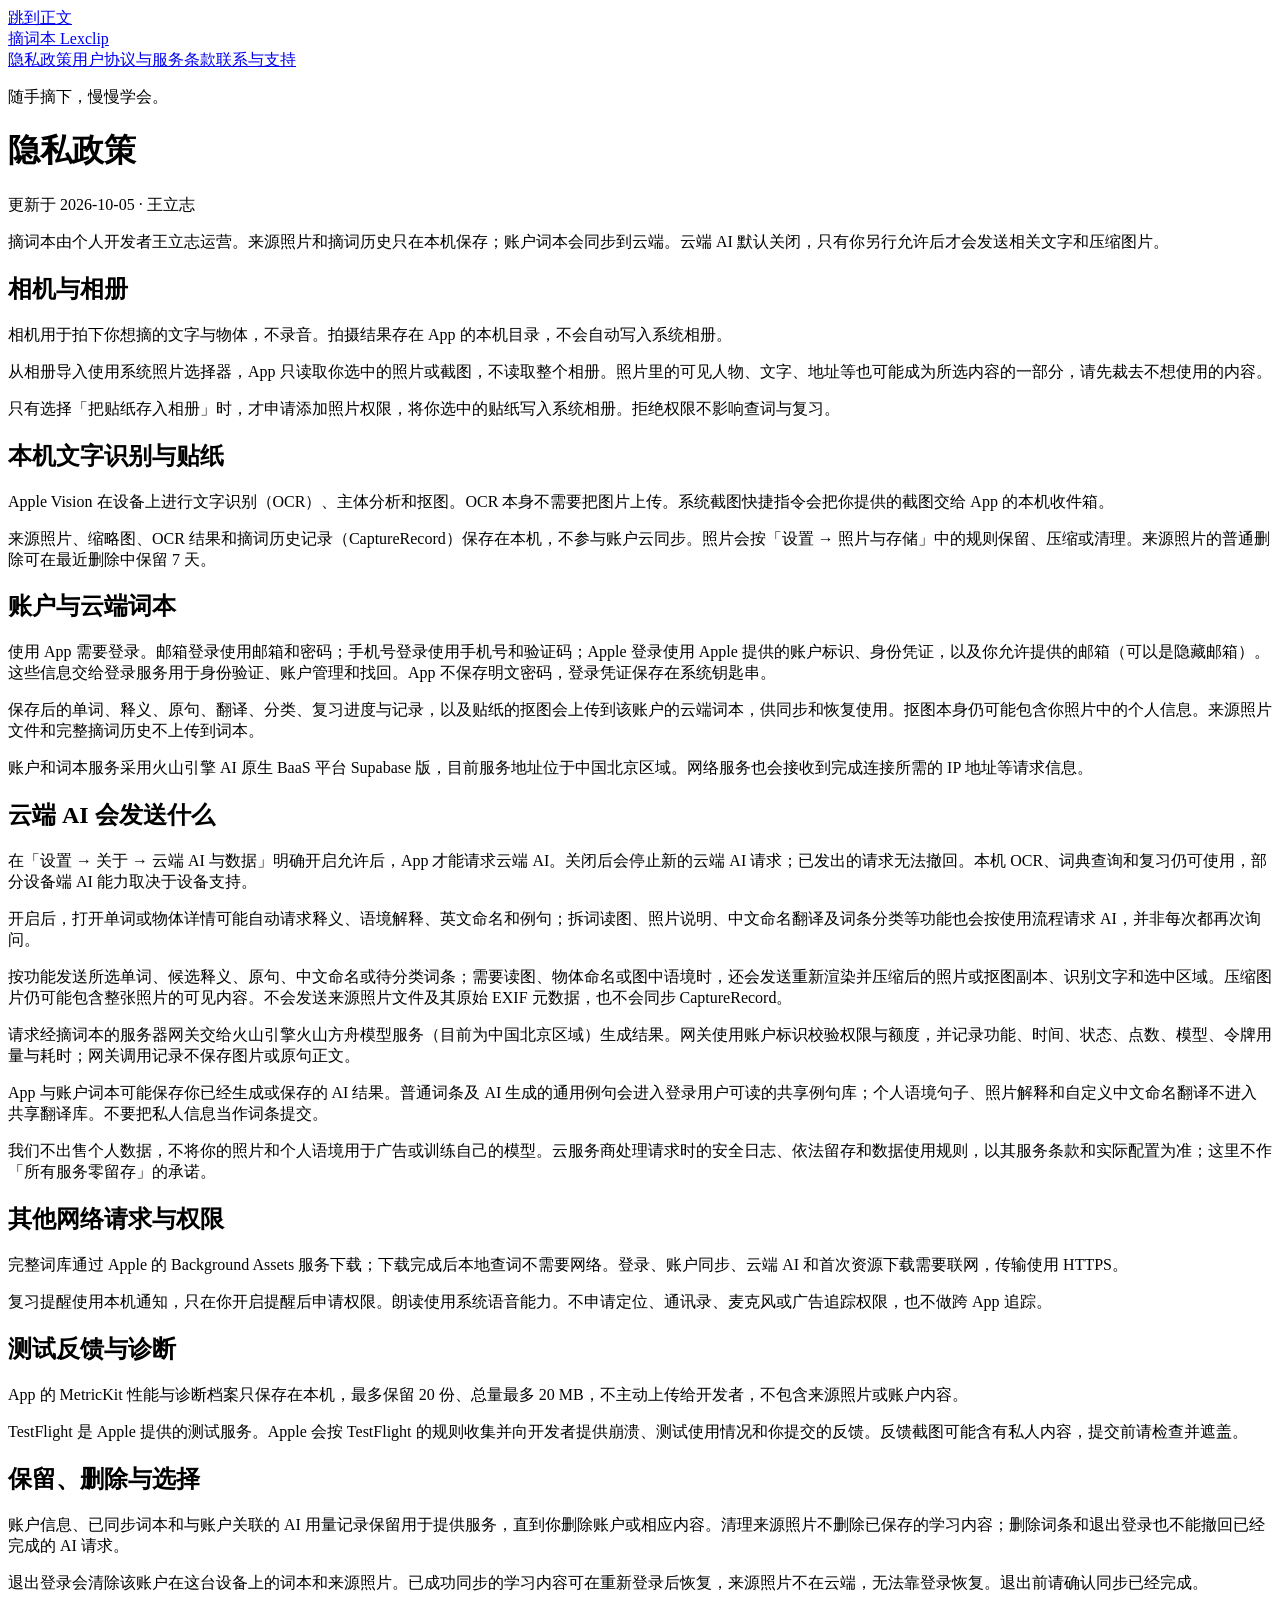
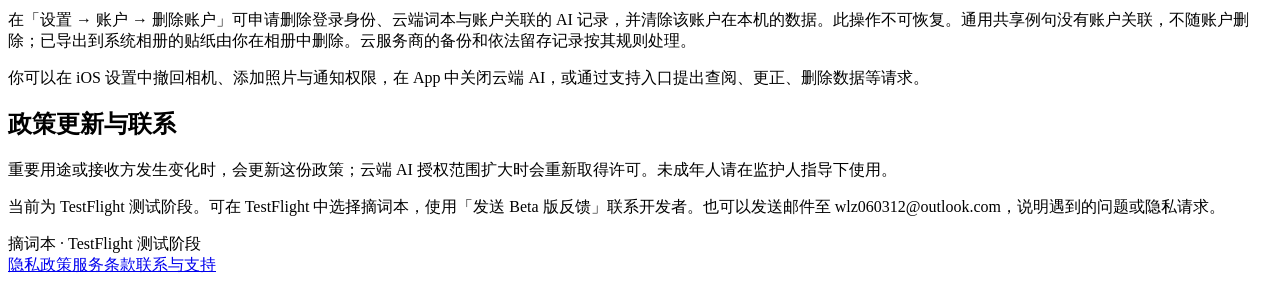
==== privacy/index.html @ 464b66d6 "Publish Lexclip privacy, terms, and support pages" ====
<!doctype html>
<html lang="zh-Hans">
<head>
<meta charset="utf-8">
<meta name="viewport" content="width=device-width, initial-scale=1">
<meta name="color-scheme" content="light dark">
<meta name="description" content="摘词本由个人开发者王立志运营。来源照片和摘词历史只在本机保存；账户词本会同步到云端。云端 AI 默认关闭，只有你另行允许后才会发送相关文字和压缩图片。">
<title>隐私政策 · 摘词本</title>
<link rel="stylesheet" href="/lexclip-site/legal.css">
</head>
<body>
<a class="skip" href="#content">跳到正文</a>
<header><a class="brand" href="/lexclip-site/">摘词本 <span lang="en">Lexclip</span></a><nav aria-label="说明与支持"><a href="/lexclip-site/privacy/" aria-current="page">隐私政策</a><a href="/lexclip-site/terms/">用户协议与服务条款</a><a href="/lexclip-site/support/">联系与支持</a></nav></header>
<main id="content">
<p class="eyebrow">随手摘下，慢慢学会。</p>
<h1>隐私政策</h1>
<p class="meta">更新于 <time datetime="2026-10-05">2026-10-05</time> · 王立志</p>
<p class="intro">摘词本由个人开发者王立志运营。来源照片和摘词历史只在本机保存；账户词本会同步到云端。云端 AI 默认关闭，只有你另行允许后才会发送相关文字和压缩图片。</p>
<section aria-labelledby="section-0"><h2 id="section-0">相机与相册</h2><p>相机用于拍下你想摘的文字与物体，不录音。拍摄结果存在 App 的本机目录，不会自动写入系统相册。</p><p>从相册导入使用系统照片选择器，App 只读取你选中的照片或截图，不读取整个相册。照片里的可见人物、文字、地址等也可能成为所选内容的一部分，请先裁去不想使用的内容。</p><p>只有选择「把贴纸存入相册」时，才申请添加照片权限，将你选中的贴纸写入系统相册。拒绝权限不影响查词与复习。</p></section><section aria-labelledby="section-1"><h2 id="section-1">本机文字识别与贴纸</h2><p>Apple Vision 在设备上进行文字识别（OCR）、主体分析和抠图。OCR 本身不需要把图片上传。系统截图快捷指令会把你提供的截图交给 App 的本机收件箱。</p><p>来源照片、缩略图、OCR 结果和摘词历史记录（CaptureRecord）保存在本机，不参与账户云同步。照片会按「设置 → 照片与存储」中的规则保留、压缩或清理。来源照片的普通删除可在最近删除中保留 7 天。</p></section><section aria-labelledby="section-2"><h2 id="section-2">账户与云端词本</h2><p>使用 App 需要登录。邮箱登录使用邮箱和密码；手机号登录使用手机号和验证码；Apple 登录使用 Apple 提供的账户标识、身份凭证，以及你允许提供的邮箱（可以是隐藏邮箱）。这些信息交给登录服务用于身份验证、账户管理和找回。App 不保存明文密码，登录凭证保存在系统钥匙串。</p><p>保存后的单词、释义、原句、翻译、分类、复习进度与记录，以及贴纸的抠图会上传到该账户的云端词本，供同步和恢复使用。抠图本身仍可能包含你照片中的个人信息。来源照片文件和完整摘词历史不上传到词本。</p><p>账户和词本服务采用火山引擎 AI 原生 BaaS 平台 Supabase 版，目前服务地址位于中国北京区域。网络服务也会接收到完成连接所需的 IP 地址等请求信息。</p></section><section aria-labelledby="section-3"><h2 id="section-3">云端 AI 会发送什么</h2><p>在「设置 → 关于 → 云端 AI 与数据」明确开启允许后，App 才能请求云端 AI。关闭后会停止新的云端 AI 请求；已发出的请求无法撤回。本机 OCR、词典查询和复习仍可使用，部分设备端 AI 能力取决于设备支持。</p><p>开启后，打开单词或物体详情可能自动请求释义、语境解释、英文命名和例句；拆词读图、照片说明、中文命名翻译及词条分类等功能也会按使用流程请求 AI，并非每次都再次询问。</p><p>按功能发送所选单词、候选释义、原句、中文命名或待分类词条；需要读图、物体命名或图中语境时，还会发送重新渲染并压缩后的照片或抠图副本、识别文字和选中区域。压缩图片仍可能包含整张照片的可见内容。不会发送来源照片文件及其原始 EXIF 元数据，也不会同步 CaptureRecord。</p><p>请求经摘词本的服务器网关交给火山引擎火山方舟模型服务（目前为中国北京区域）生成结果。网关使用账户标识校验权限与额度，并记录功能、时间、状态、点数、模型、令牌用量与耗时；网关调用记录不保存图片或原句正文。</p><p>App 与账户词本可能保存你已经生成或保存的 AI 结果。普通词条及 AI 生成的通用例句会进入登录用户可读的共享例句库；个人语境句子、照片解释和自定义中文命名翻译不进入共享翻译库。不要把私人信息当作词条提交。</p><p>我们不出售个人数据，不将你的照片和个人语境用于广告或训练自己的模型。云服务商处理请求时的安全日志、依法留存和数据使用规则，以其服务条款和实际配置为准；这里不作「所有服务零留存」的承诺。</p></section><section aria-labelledby="section-4"><h2 id="section-4">其他网络请求与权限</h2><p>完整词库通过 Apple 的 Background Assets 服务下载；下载完成后本地查词不需要网络。登录、账户同步、云端 AI 和首次资源下载需要联网，传输使用 HTTPS。</p><p>复习提醒使用本机通知，只在你开启提醒后申请权限。朗读使用系统语音能力。不申请定位、通讯录、麦克风或广告追踪权限，也不做跨 App 追踪。</p></section><section aria-labelledby="section-5"><h2 id="section-5">测试反馈与诊断</h2><p>App 的 MetricKit 性能与诊断档案只保存在本机，最多保留 20 份、总量最多 20 MB，不主动上传给开发者，不包含来源照片或账户内容。</p><p>TestFlight 是 Apple 提供的测试服务。Apple 会按 TestFlight 的规则收集并向开发者提供崩溃、测试使用情况和你提交的反馈。反馈截图可能含有私人内容，提交前请检查并遮盖。</p></section><section aria-labelledby="section-6"><h2 id="section-6">保留、删除与选择</h2><p>账户信息、已同步词本和与账户关联的 AI 用量记录保留用于提供服务，直到你删除账户或相应内容。清理来源照片不删除已保存的学习内容；删除词条和退出登录也不能撤回已经完成的 AI 请求。</p><p>退出登录会清除该账户在这台设备上的词本和来源照片。已成功同步的学习内容可在重新登录后恢复，来源照片不在云端，无法靠登录恢复。退出前请确认同步已经完成。</p><p>在「设置 → 账户 → 删除账户」可申请删除登录身份、云端词本与账户关联的 AI 记录，并清除该账户在本机的数据。此操作不可恢复。通用共享例句没有账户关联，不随账户删除；已导出到系统相册的贴纸由你在相册中删除。云服务商的备份和依法留存记录按其规则处理。</p><p>你可以在 iOS 设置中撤回相机、添加照片与通知权限，在 App 中关闭云端 AI，或通过支持入口提出查阅、更正、删除数据等请求。</p></section><section aria-labelledby="section-7"><h2 id="section-7">政策更新与联系</h2><p>重要用途或接收方发生变化时，会更新这份政策；云端 AI 授权范围扩大时会重新取得许可。未成年人请在监护人指导下使用。</p><p>当前为 TestFlight 测试阶段。可在 TestFlight 中选择摘词本，使用「发送 Beta 版反馈」联系开发者。也可以发送邮件至 wlz060312@outlook.com，说明遇到的问题或隐私请求。</p></section>
</main>
<footer>摘词本 · TestFlight 测试阶段<br><a href="/lexclip-site/privacy/">隐私政策</a><a href="/lexclip-site/terms/">服务条款</a><a href="/lexclip-site/support/">联系与支持</a></footer>
</body>
</html>
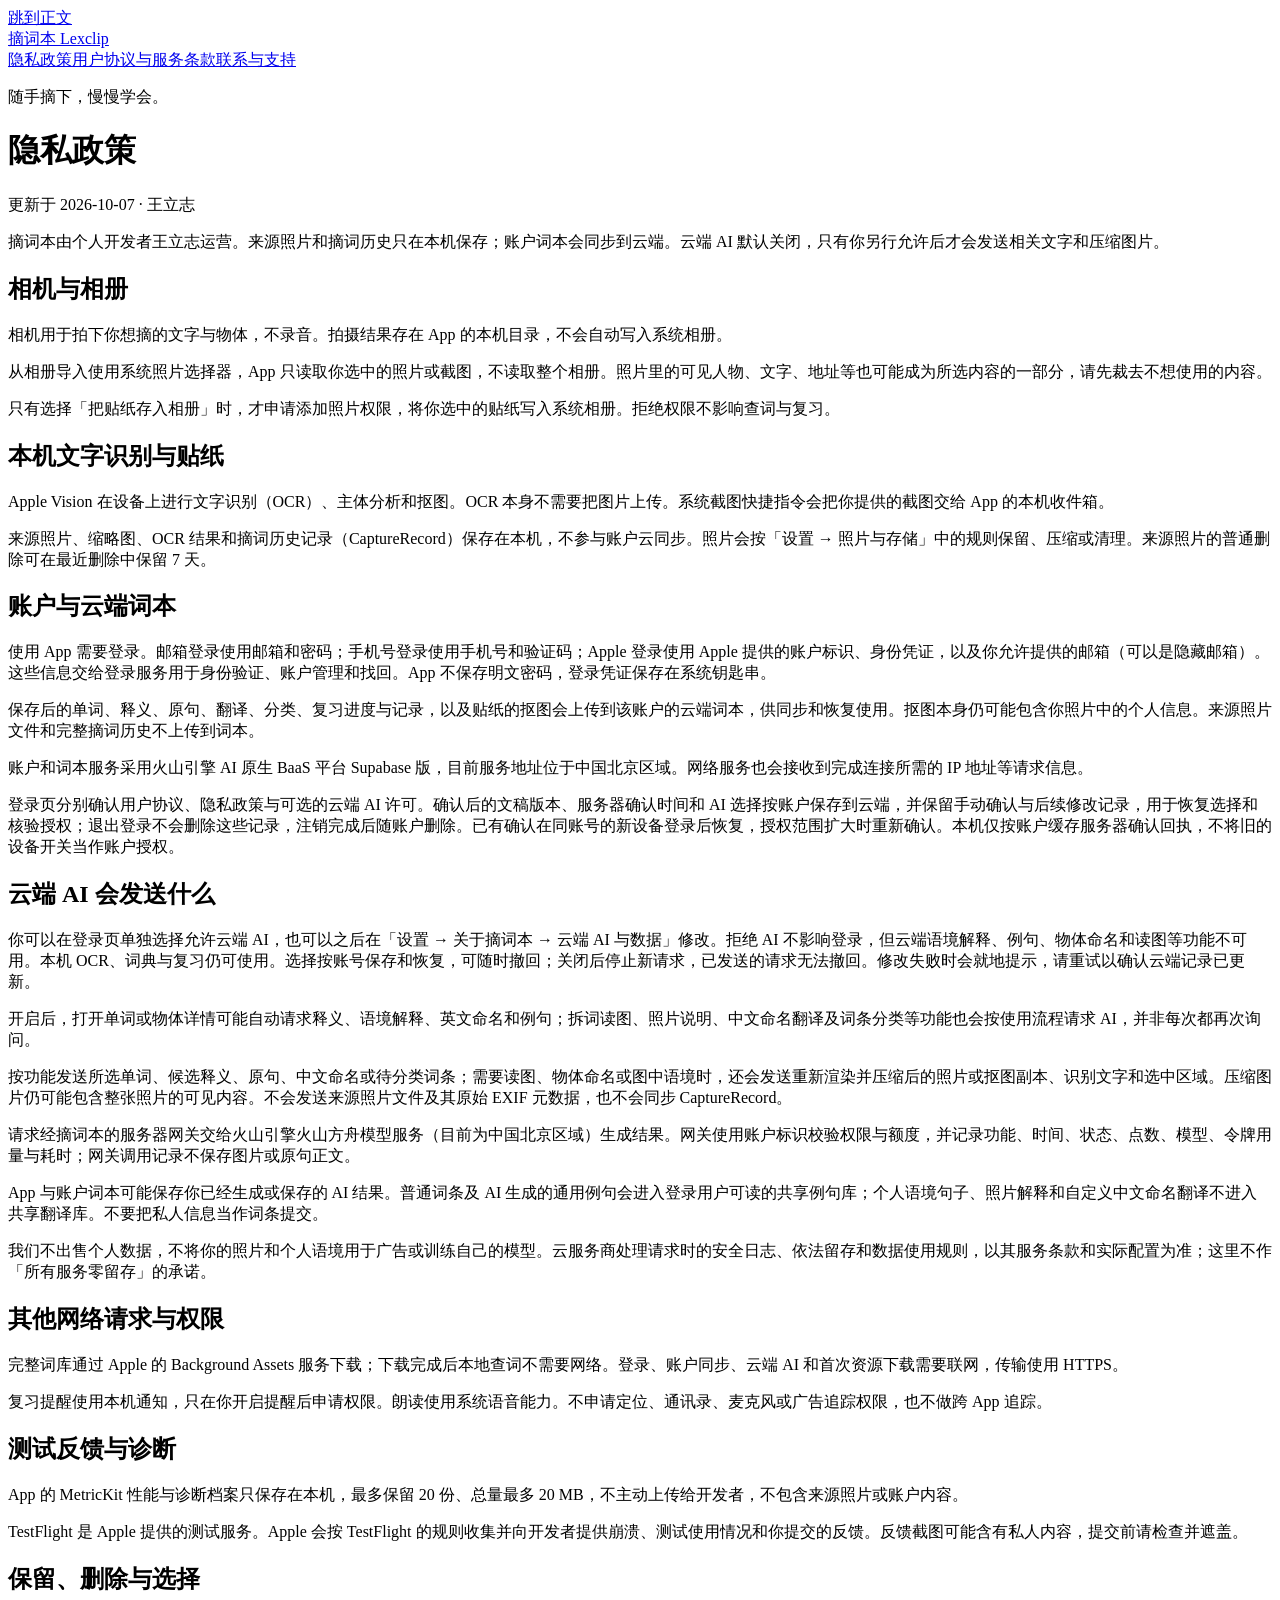
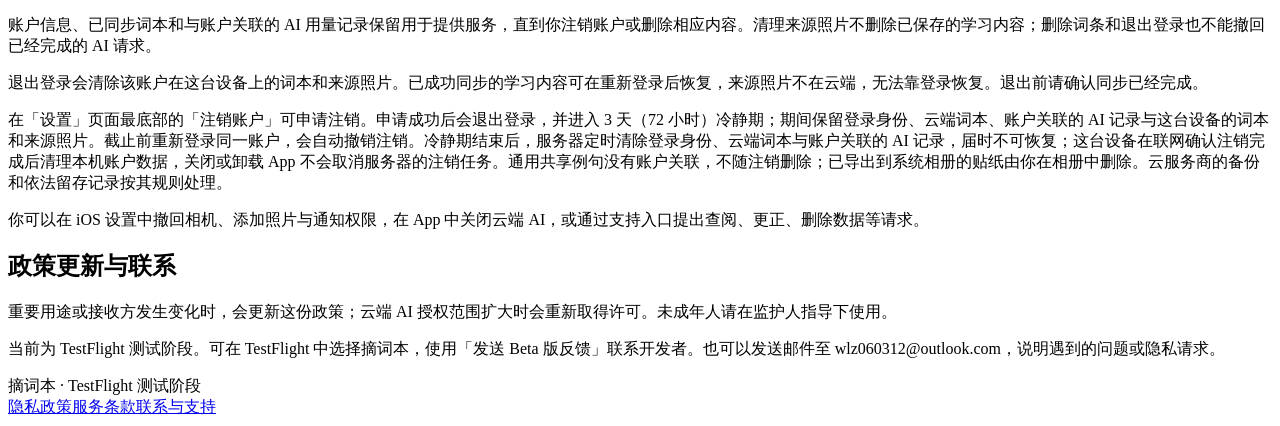
==== commit 3b09e4c5: "Update legal pages for in-app Safari reading" ====
--- a/privacy/index.html
+++ b/privacy/index.html
@@ -14,9 +14,9 @@
 <main id="content">
 <p class="eyebrow">随手摘下，慢慢学会。</p>
 <h1>隐私政策</h1>
-<p class="meta">更新于 <time datetime="2026-10-05">2026-10-05</time> · 王立志</p>
+<p class="meta">更新于 <time datetime="2026-10-07">2026-10-07</time> · 王立志</p>
 <p class="intro">摘词本由个人开发者王立志运营。来源照片和摘词历史只在本机保存；账户词本会同步到云端。云端 AI 默认关闭，只有你另行允许后才会发送相关文字和压缩图片。</p>
-<section aria-labelledby="section-0"><h2 id="section-0">相机与相册</h2><p>相机用于拍下你想摘的文字与物体，不录音。拍摄结果存在 App 的本机目录，不会自动写入系统相册。</p><p>从相册导入使用系统照片选择器，App 只读取你选中的照片或截图，不读取整个相册。照片里的可见人物、文字、地址等也可能成为所选内容的一部分，请先裁去不想使用的内容。</p><p>只有选择「把贴纸存入相册」时，才申请添加照片权限，将你选中的贴纸写入系统相册。拒绝权限不影响查词与复习。</p></section><section aria-labelledby="section-1"><h2 id="section-1">本机文字识别与贴纸</h2><p>Apple Vision 在设备上进行文字识别（OCR）、主体分析和抠图。OCR 本身不需要把图片上传。系统截图快捷指令会把你提供的截图交给 App 的本机收件箱。</p><p>来源照片、缩略图、OCR 结果和摘词历史记录（CaptureRecord）保存在本机，不参与账户云同步。照片会按「设置 → 照片与存储」中的规则保留、压缩或清理。来源照片的普通删除可在最近删除中保留 7 天。</p></section><section aria-labelledby="section-2"><h2 id="section-2">账户与云端词本</h2><p>使用 App 需要登录。邮箱登录使用邮箱和密码；手机号登录使用手机号和验证码；Apple 登录使用 Apple 提供的账户标识、身份凭证，以及你允许提供的邮箱（可以是隐藏邮箱）。这些信息交给登录服务用于身份验证、账户管理和找回。App 不保存明文密码，登录凭证保存在系统钥匙串。</p><p>保存后的单词、释义、原句、翻译、分类、复习进度与记录，以及贴纸的抠图会上传到该账户的云端词本，供同步和恢复使用。抠图本身仍可能包含你照片中的个人信息。来源照片文件和完整摘词历史不上传到词本。</p><p>账户和词本服务采用火山引擎 AI 原生 BaaS 平台 Supabase 版，目前服务地址位于中国北京区域。网络服务也会接收到完成连接所需的 IP 地址等请求信息。</p></section><section aria-labelledby="section-3"><h2 id="section-3">云端 AI 会发送什么</h2><p>在「设置 → 关于 → 云端 AI 与数据」明确开启允许后，App 才能请求云端 AI。关闭后会停止新的云端 AI 请求；已发出的请求无法撤回。本机 OCR、词典查询和复习仍可使用，部分设备端 AI 能力取决于设备支持。</p><p>开启后，打开单词或物体详情可能自动请求释义、语境解释、英文命名和例句；拆词读图、照片说明、中文命名翻译及词条分类等功能也会按使用流程请求 AI，并非每次都再次询问。</p><p>按功能发送所选单词、候选释义、原句、中文命名或待分类词条；需要读图、物体命名或图中语境时，还会发送重新渲染并压缩后的照片或抠图副本、识别文字和选中区域。压缩图片仍可能包含整张照片的可见内容。不会发送来源照片文件及其原始 EXIF 元数据，也不会同步 CaptureRecord。</p><p>请求经摘词本的服务器网关交给火山引擎火山方舟模型服务（目前为中国北京区域）生成结果。网关使用账户标识校验权限与额度，并记录功能、时间、状态、点数、模型、令牌用量与耗时；网关调用记录不保存图片或原句正文。</p><p>App 与账户词本可能保存你已经生成或保存的 AI 结果。普通词条及 AI 生成的通用例句会进入登录用户可读的共享例句库；个人语境句子、照片解释和自定义中文命名翻译不进入共享翻译库。不要把私人信息当作词条提交。</p><p>我们不出售个人数据，不将你的照片和个人语境用于广告或训练自己的模型。云服务商处理请求时的安全日志、依法留存和数据使用规则，以其服务条款和实际配置为准；这里不作「所有服务零留存」的承诺。</p></section><section aria-labelledby="section-4"><h2 id="section-4">其他网络请求与权限</h2><p>完整词库通过 Apple 的 Background Assets 服务下载；下载完成后本地查词不需要网络。登录、账户同步、云端 AI 和首次资源下载需要联网，传输使用 HTTPS。</p><p>复习提醒使用本机通知，只在你开启提醒后申请权限。朗读使用系统语音能力。不申请定位、通讯录、麦克风或广告追踪权限，也不做跨 App 追踪。</p></section><section aria-labelledby="section-5"><h2 id="section-5">测试反馈与诊断</h2><p>App 的 MetricKit 性能与诊断档案只保存在本机，最多保留 20 份、总量最多 20 MB，不主动上传给开发者，不包含来源照片或账户内容。</p><p>TestFlight 是 Apple 提供的测试服务。Apple 会按 TestFlight 的规则收集并向开发者提供崩溃、测试使用情况和你提交的反馈。反馈截图可能含有私人内容，提交前请检查并遮盖。</p></section><section aria-labelledby="section-6"><h2 id="section-6">保留、删除与选择</h2><p>账户信息、已同步词本和与账户关联的 AI 用量记录保留用于提供服务，直到你删除账户或相应内容。清理来源照片不删除已保存的学习内容；删除词条和退出登录也不能撤回已经完成的 AI 请求。</p><p>退出登录会清除该账户在这台设备上的词本和来源照片。已成功同步的学习内容可在重新登录后恢复，来源照片不在云端，无法靠登录恢复。退出前请确认同步已经完成。</p><p>在「设置 → 账户 → 删除账户」可申请删除登录身份、云端词本与账户关联的 AI 记录，并清除该账户在本机的数据。此操作不可恢复。通用共享例句没有账户关联，不随账户删除；已导出到系统相册的贴纸由你在相册中删除。云服务商的备份和依法留存记录按其规则处理。</p><p>你可以在 iOS 设置中撤回相机、添加照片与通知权限，在 App 中关闭云端 AI，或通过支持入口提出查阅、更正、删除数据等请求。</p></section><section aria-labelledby="section-7"><h2 id="section-7">政策更新与联系</h2><p>重要用途或接收方发生变化时，会更新这份政策；云端 AI 授权范围扩大时会重新取得许可。未成年人请在监护人指导下使用。</p><p>当前为 TestFlight 测试阶段。可在 TestFlight 中选择摘词本，使用「发送 Beta 版反馈」联系开发者。也可以发送邮件至 wlz060312@outlook.com，说明遇到的问题或隐私请求。</p></section>
+<section aria-labelledby="section-0"><h2 id="section-0">相机与相册</h2><p>相机用于拍下你想摘的文字与物体，不录音。拍摄结果存在 App 的本机目录，不会自动写入系统相册。</p><p>从相册导入使用系统照片选择器，App 只读取你选中的照片或截图，不读取整个相册。照片里的可见人物、文字、地址等也可能成为所选内容的一部分，请先裁去不想使用的内容。</p><p>只有选择「把贴纸存入相册」时，才申请添加照片权限，将你选中的贴纸写入系统相册。拒绝权限不影响查词与复习。</p></section><section aria-labelledby="section-1"><h2 id="section-1">本机文字识别与贴纸</h2><p>Apple Vision 在设备上进行文字识别（OCR）、主体分析和抠图。OCR 本身不需要把图片上传。系统截图快捷指令会把你提供的截图交给 App 的本机收件箱。</p><p>来源照片、缩略图、OCR 结果和摘词历史记录（CaptureRecord）保存在本机，不参与账户云同步。照片会按「设置 → 照片与存储」中的规则保留、压缩或清理。来源照片的普通删除可在最近删除中保留 7 天。</p></section><section aria-labelledby="section-2"><h2 id="section-2">账户与云端词本</h2><p>使用 App 需要登录。邮箱登录使用邮箱和密码；手机号登录使用手机号和验证码；Apple 登录使用 Apple 提供的账户标识、身份凭证，以及你允许提供的邮箱（可以是隐藏邮箱）。这些信息交给登录服务用于身份验证、账户管理和找回。App 不保存明文密码，登录凭证保存在系统钥匙串。</p><p>保存后的单词、释义、原句、翻译、分类、复习进度与记录，以及贴纸的抠图会上传到该账户的云端词本，供同步和恢复使用。抠图本身仍可能包含你照片中的个人信息。来源照片文件和完整摘词历史不上传到词本。</p><p>账户和词本服务采用火山引擎 AI 原生 BaaS 平台 Supabase 版，目前服务地址位于中国北京区域。网络服务也会接收到完成连接所需的 IP 地址等请求信息。</p><p>登录页分别确认用户协议、隐私政策与可选的云端 AI 许可。确认后的文稿版本、服务器确认时间和 AI 选择按账户保存到云端，并保留手动确认与后续修改记录，用于恢复选择和核验授权；退出登录不会删除这些记录，注销完成后随账户删除。已有确认在同账号的新设备登录后恢复，授权范围扩大时重新确认。本机仅按账户缓存服务器确认回执，不将旧的设备开关当作账户授权。</p></section><section aria-labelledby="section-3"><h2 id="section-3">云端 AI 会发送什么</h2><p>你可以在登录页单独选择允许云端 AI，也可以之后在「设置 → 关于摘词本 → 云端 AI 与数据」修改。拒绝 AI 不影响登录，但云端语境解释、例句、物体命名和读图等功能不可用。本机 OCR、词典与复习仍可使用。选择按账号保存和恢复，可随时撤回；关闭后停止新请求，已发送的请求无法撤回。修改失败时会就地提示，请重试以确认云端记录已更新。</p><p>开启后，打开单词或物体详情可能自动请求释义、语境解释、英文命名和例句；拆词读图、照片说明、中文命名翻译及词条分类等功能也会按使用流程请求 AI，并非每次都再次询问。</p><p>按功能发送所选单词、候选释义、原句、中文命名或待分类词条；需要读图、物体命名或图中语境时，还会发送重新渲染并压缩后的照片或抠图副本、识别文字和选中区域。压缩图片仍可能包含整张照片的可见内容。不会发送来源照片文件及其原始 EXIF 元数据，也不会同步 CaptureRecord。</p><p>请求经摘词本的服务器网关交给火山引擎火山方舟模型服务（目前为中国北京区域）生成结果。网关使用账户标识校验权限与额度，并记录功能、时间、状态、点数、模型、令牌用量与耗时；网关调用记录不保存图片或原句正文。</p><p>App 与账户词本可能保存你已经生成或保存的 AI 结果。普通词条及 AI 生成的通用例句会进入登录用户可读的共享例句库；个人语境句子、照片解释和自定义中文命名翻译不进入共享翻译库。不要把私人信息当作词条提交。</p><p>我们不出售个人数据，不将你的照片和个人语境用于广告或训练自己的模型。云服务商处理请求时的安全日志、依法留存和数据使用规则，以其服务条款和实际配置为准；这里不作「所有服务零留存」的承诺。</p></section><section aria-labelledby="section-4"><h2 id="section-4">其他网络请求与权限</h2><p>完整词库通过 Apple 的 Background Assets 服务下载；下载完成后本地查词不需要网络。登录、账户同步、云端 AI 和首次资源下载需要联网，传输使用 HTTPS。</p><p>复习提醒使用本机通知，只在你开启提醒后申请权限。朗读使用系统语音能力。不申请定位、通讯录、麦克风或广告追踪权限，也不做跨 App 追踪。</p></section><section aria-labelledby="section-5"><h2 id="section-5">测试反馈与诊断</h2><p>App 的 MetricKit 性能与诊断档案只保存在本机，最多保留 20 份、总量最多 20 MB，不主动上传给开发者，不包含来源照片或账户内容。</p><p>TestFlight 是 Apple 提供的测试服务。Apple 会按 TestFlight 的规则收集并向开发者提供崩溃、测试使用情况和你提交的反馈。反馈截图可能含有私人内容，提交前请检查并遮盖。</p></section><section aria-labelledby="section-6"><h2 id="section-6">保留、删除与选择</h2><p>账户信息、已同步词本和与账户关联的 AI 用量记录保留用于提供服务，直到你注销账户或删除相应内容。清理来源照片不删除已保存的学习内容；删除词条和退出登录也不能撤回已经完成的 AI 请求。</p><p>退出登录会清除该账户在这台设备上的词本和来源照片。已成功同步的学习内容可在重新登录后恢复，来源照片不在云端，无法靠登录恢复。退出前请确认同步已经完成。</p><p>在「设置」页面最底部的「注销账户」可申请注销。申请成功后会退出登录，并进入 3 天（72 小时）冷静期；期间保留登录身份、云端词本、账户关联的 AI 记录与这台设备的词本和来源照片。截止前重新登录同一账户，会自动撤销注销。冷静期结束后，服务器定时清除登录身份、云端词本与账户关联的 AI 记录，届时不可恢复；这台设备在联网确认注销完成后清理本机账户数据，关闭或卸载 App 不会取消服务器的注销任务。通用共享例句没有账户关联，不随注销删除；已导出到系统相册的贴纸由你在相册中删除。云服务商的备份和依法留存记录按其规则处理。</p><p>你可以在 iOS 设置中撤回相机、添加照片与通知权限，在 App 中关闭云端 AI，或通过支持入口提出查阅、更正、删除数据等请求。</p></section><section aria-labelledby="section-7"><h2 id="section-7">政策更新与联系</h2><p>重要用途或接收方发生变化时，会更新这份政策；云端 AI 授权范围扩大时会重新取得许可。未成年人请在监护人指导下使用。</p><p>当前为 TestFlight 测试阶段。可在 TestFlight 中选择摘词本，使用「发送 Beta 版反馈」联系开发者。也可以发送邮件至 wlz060312@outlook.com，说明遇到的问题或隐私请求。</p></section>
 </main>
 <footer>摘词本 · TestFlight 测试阶段<br><a href="/lexclip-site/privacy/">隐私政策</a><a href="/lexclip-site/terms/">服务条款</a><a href="/lexclip-site/support/">联系与支持</a></footer>
 </body>
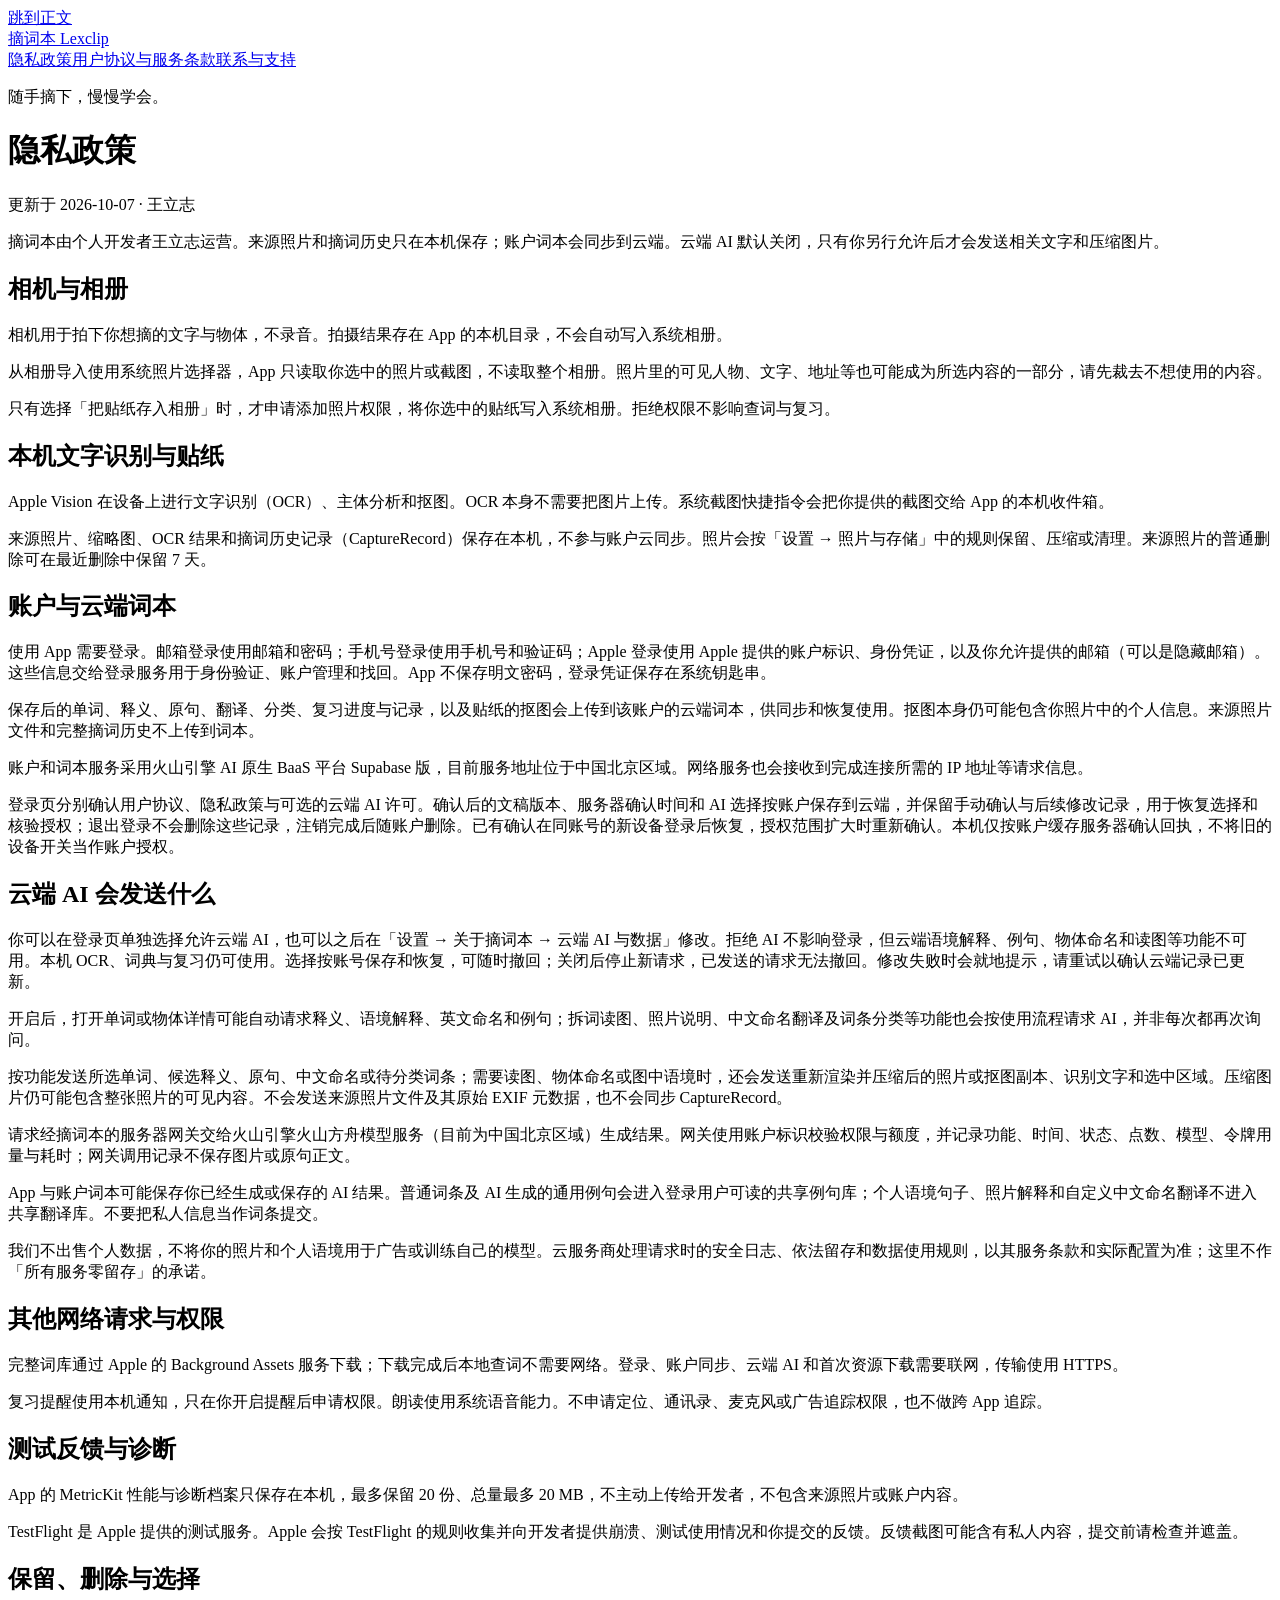
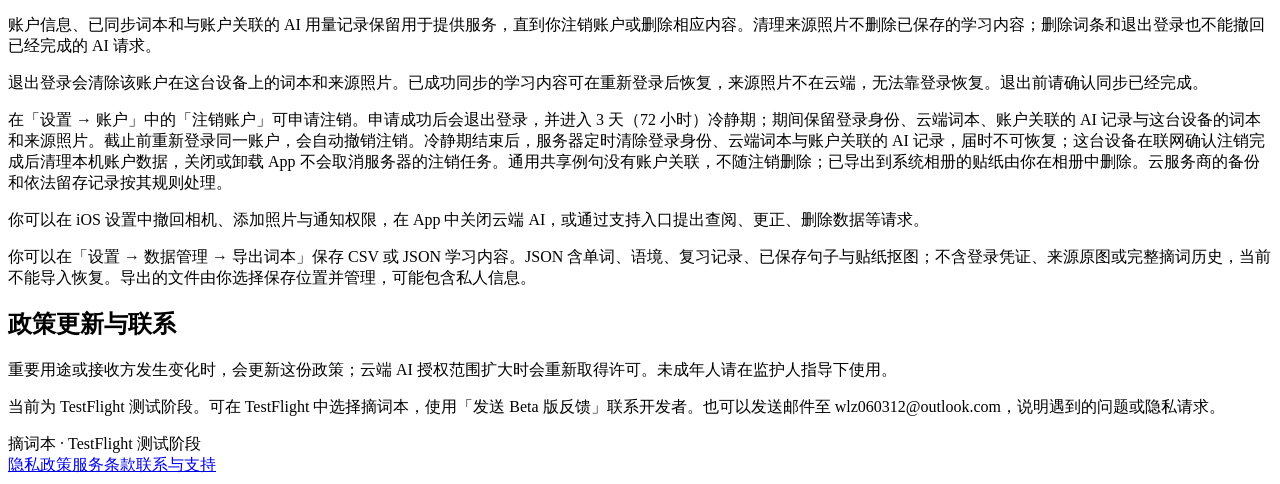
==== commit ab9cfcb5: "Clarify data export and account closure entry points" ====
--- a/privacy/index.html
+++ b/privacy/index.html
@@ -16,7 +16,7 @@
 <h1>隐私政策</h1>
 <p class="meta">更新于 <time datetime="2026-10-07">2026-10-07</time> · 王立志</p>
 <p class="intro">摘词本由个人开发者王立志运营。来源照片和摘词历史只在本机保存；账户词本会同步到云端。云端 AI 默认关闭，只有你另行允许后才会发送相关文字和压缩图片。</p>
-<section aria-labelledby="section-0"><h2 id="section-0">相机与相册</h2><p>相机用于拍下你想摘的文字与物体，不录音。拍摄结果存在 App 的本机目录，不会自动写入系统相册。</p><p>从相册导入使用系统照片选择器，App 只读取你选中的照片或截图，不读取整个相册。照片里的可见人物、文字、地址等也可能成为所选内容的一部分，请先裁去不想使用的内容。</p><p>只有选择「把贴纸存入相册」时，才申请添加照片权限，将你选中的贴纸写入系统相册。拒绝权限不影响查词与复习。</p></section><section aria-labelledby="section-1"><h2 id="section-1">本机文字识别与贴纸</h2><p>Apple Vision 在设备上进行文字识别（OCR）、主体分析和抠图。OCR 本身不需要把图片上传。系统截图快捷指令会把你提供的截图交给 App 的本机收件箱。</p><p>来源照片、缩略图、OCR 结果和摘词历史记录（CaptureRecord）保存在本机，不参与账户云同步。照片会按「设置 → 照片与存储」中的规则保留、压缩或清理。来源照片的普通删除可在最近删除中保留 7 天。</p></section><section aria-labelledby="section-2"><h2 id="section-2">账户与云端词本</h2><p>使用 App 需要登录。邮箱登录使用邮箱和密码；手机号登录使用手机号和验证码；Apple 登录使用 Apple 提供的账户标识、身份凭证，以及你允许提供的邮箱（可以是隐藏邮箱）。这些信息交给登录服务用于身份验证、账户管理和找回。App 不保存明文密码，登录凭证保存在系统钥匙串。</p><p>保存后的单词、释义、原句、翻译、分类、复习进度与记录，以及贴纸的抠图会上传到该账户的云端词本，供同步和恢复使用。抠图本身仍可能包含你照片中的个人信息。来源照片文件和完整摘词历史不上传到词本。</p><p>账户和词本服务采用火山引擎 AI 原生 BaaS 平台 Supabase 版，目前服务地址位于中国北京区域。网络服务也会接收到完成连接所需的 IP 地址等请求信息。</p><p>登录页分别确认用户协议、隐私政策与可选的云端 AI 许可。确认后的文稿版本、服务器确认时间和 AI 选择按账户保存到云端，并保留手动确认与后续修改记录，用于恢复选择和核验授权；退出登录不会删除这些记录，注销完成后随账户删除。已有确认在同账号的新设备登录后恢复，授权范围扩大时重新确认。本机仅按账户缓存服务器确认回执，不将旧的设备开关当作账户授权。</p></section><section aria-labelledby="section-3"><h2 id="section-3">云端 AI 会发送什么</h2><p>你可以在登录页单独选择允许云端 AI，也可以之后在「设置 → 关于摘词本 → 云端 AI 与数据」修改。拒绝 AI 不影响登录，但云端语境解释、例句、物体命名和读图等功能不可用。本机 OCR、词典与复习仍可使用。选择按账号保存和恢复，可随时撤回；关闭后停止新请求，已发送的请求无法撤回。修改失败时会就地提示，请重试以确认云端记录已更新。</p><p>开启后，打开单词或物体详情可能自动请求释义、语境解释、英文命名和例句；拆词读图、照片说明、中文命名翻译及词条分类等功能也会按使用流程请求 AI，并非每次都再次询问。</p><p>按功能发送所选单词、候选释义、原句、中文命名或待分类词条；需要读图、物体命名或图中语境时，还会发送重新渲染并压缩后的照片或抠图副本、识别文字和选中区域。压缩图片仍可能包含整张照片的可见内容。不会发送来源照片文件及其原始 EXIF 元数据，也不会同步 CaptureRecord。</p><p>请求经摘词本的服务器网关交给火山引擎火山方舟模型服务（目前为中国北京区域）生成结果。网关使用账户标识校验权限与额度，并记录功能、时间、状态、点数、模型、令牌用量与耗时；网关调用记录不保存图片或原句正文。</p><p>App 与账户词本可能保存你已经生成或保存的 AI 结果。普通词条及 AI 生成的通用例句会进入登录用户可读的共享例句库；个人语境句子、照片解释和自定义中文命名翻译不进入共享翻译库。不要把私人信息当作词条提交。</p><p>我们不出售个人数据，不将你的照片和个人语境用于广告或训练自己的模型。云服务商处理请求时的安全日志、依法留存和数据使用规则，以其服务条款和实际配置为准；这里不作「所有服务零留存」的承诺。</p></section><section aria-labelledby="section-4"><h2 id="section-4">其他网络请求与权限</h2><p>完整词库通过 Apple 的 Background Assets 服务下载；下载完成后本地查词不需要网络。登录、账户同步、云端 AI 和首次资源下载需要联网，传输使用 HTTPS。</p><p>复习提醒使用本机通知，只在你开启提醒后申请权限。朗读使用系统语音能力。不申请定位、通讯录、麦克风或广告追踪权限，也不做跨 App 追踪。</p></section><section aria-labelledby="section-5"><h2 id="section-5">测试反馈与诊断</h2><p>App 的 MetricKit 性能与诊断档案只保存在本机，最多保留 20 份、总量最多 20 MB，不主动上传给开发者，不包含来源照片或账户内容。</p><p>TestFlight 是 Apple 提供的测试服务。Apple 会按 TestFlight 的规则收集并向开发者提供崩溃、测试使用情况和你提交的反馈。反馈截图可能含有私人内容，提交前请检查并遮盖。</p></section><section aria-labelledby="section-6"><h2 id="section-6">保留、删除与选择</h2><p>账户信息、已同步词本和与账户关联的 AI 用量记录保留用于提供服务，直到你注销账户或删除相应内容。清理来源照片不删除已保存的学习内容；删除词条和退出登录也不能撤回已经完成的 AI 请求。</p><p>退出登录会清除该账户在这台设备上的词本和来源照片。已成功同步的学习内容可在重新登录后恢复，来源照片不在云端，无法靠登录恢复。退出前请确认同步已经完成。</p><p>在「设置」页面最底部的「注销账户」可申请注销。申请成功后会退出登录，并进入 3 天（72 小时）冷静期；期间保留登录身份、云端词本、账户关联的 AI 记录与这台设备的词本和来源照片。截止前重新登录同一账户，会自动撤销注销。冷静期结束后，服务器定时清除登录身份、云端词本与账户关联的 AI 记录，届时不可恢复；这台设备在联网确认注销完成后清理本机账户数据，关闭或卸载 App 不会取消服务器的注销任务。通用共享例句没有账户关联，不随注销删除；已导出到系统相册的贴纸由你在相册中删除。云服务商的备份和依法留存记录按其规则处理。</p><p>你可以在 iOS 设置中撤回相机、添加照片与通知权限，在 App 中关闭云端 AI，或通过支持入口提出查阅、更正、删除数据等请求。</p></section><section aria-labelledby="section-7"><h2 id="section-7">政策更新与联系</h2><p>重要用途或接收方发生变化时，会更新这份政策；云端 AI 授权范围扩大时会重新取得许可。未成年人请在监护人指导下使用。</p><p>当前为 TestFlight 测试阶段。可在 TestFlight 中选择摘词本，使用「发送 Beta 版反馈」联系开发者。也可以发送邮件至 wlz060312@outlook.com，说明遇到的问题或隐私请求。</p></section>
+<section aria-labelledby="section-0"><h2 id="section-0">相机与相册</h2><p>相机用于拍下你想摘的文字与物体，不录音。拍摄结果存在 App 的本机目录，不会自动写入系统相册。</p><p>从相册导入使用系统照片选择器，App 只读取你选中的照片或截图，不读取整个相册。照片里的可见人物、文字、地址等也可能成为所选内容的一部分，请先裁去不想使用的内容。</p><p>只有选择「把贴纸存入相册」时，才申请添加照片权限，将你选中的贴纸写入系统相册。拒绝权限不影响查词与复习。</p></section><section aria-labelledby="section-1"><h2 id="section-1">本机文字识别与贴纸</h2><p>Apple Vision 在设备上进行文字识别（OCR）、主体分析和抠图。OCR 本身不需要把图片上传。系统截图快捷指令会把你提供的截图交给 App 的本机收件箱。</p><p>来源照片、缩略图、OCR 结果和摘词历史记录（CaptureRecord）保存在本机，不参与账户云同步。照片会按「设置 → 照片与存储」中的规则保留、压缩或清理。来源照片的普通删除可在最近删除中保留 7 天。</p></section><section aria-labelledby="section-2"><h2 id="section-2">账户与云端词本</h2><p>使用 App 需要登录。邮箱登录使用邮箱和密码；手机号登录使用手机号和验证码；Apple 登录使用 Apple 提供的账户标识、身份凭证，以及你允许提供的邮箱（可以是隐藏邮箱）。这些信息交给登录服务用于身份验证、账户管理和找回。App 不保存明文密码，登录凭证保存在系统钥匙串。</p><p>保存后的单词、释义、原句、翻译、分类、复习进度与记录，以及贴纸的抠图会上传到该账户的云端词本，供同步和恢复使用。抠图本身仍可能包含你照片中的个人信息。来源照片文件和完整摘词历史不上传到词本。</p><p>账户和词本服务采用火山引擎 AI 原生 BaaS 平台 Supabase 版，目前服务地址位于中国北京区域。网络服务也会接收到完成连接所需的 IP 地址等请求信息。</p><p>登录页分别确认用户协议、隐私政策与可选的云端 AI 许可。确认后的文稿版本、服务器确认时间和 AI 选择按账户保存到云端，并保留手动确认与后续修改记录，用于恢复选择和核验授权；退出登录不会删除这些记录，注销完成后随账户删除。已有确认在同账号的新设备登录后恢复，授权范围扩大时重新确认。本机仅按账户缓存服务器确认回执，不将旧的设备开关当作账户授权。</p></section><section aria-labelledby="section-3"><h2 id="section-3">云端 AI 会发送什么</h2><p>你可以在登录页单独选择允许云端 AI，也可以之后在「设置 → 关于摘词本 → 云端 AI 与数据」修改。拒绝 AI 不影响登录，但云端语境解释、例句、物体命名和读图等功能不可用。本机 OCR、词典与复习仍可使用。选择按账号保存和恢复，可随时撤回；关闭后停止新请求，已发送的请求无法撤回。修改失败时会就地提示，请重试以确认云端记录已更新。</p><p>开启后，打开单词或物体详情可能自动请求释义、语境解释、英文命名和例句；拆词读图、照片说明、中文命名翻译及词条分类等功能也会按使用流程请求 AI，并非每次都再次询问。</p><p>按功能发送所选单词、候选释义、原句、中文命名或待分类词条；需要读图、物体命名或图中语境时，还会发送重新渲染并压缩后的照片或抠图副本、识别文字和选中区域。压缩图片仍可能包含整张照片的可见内容。不会发送来源照片文件及其原始 EXIF 元数据，也不会同步 CaptureRecord。</p><p>请求经摘词本的服务器网关交给火山引擎火山方舟模型服务（目前为中国北京区域）生成结果。网关使用账户标识校验权限与额度，并记录功能、时间、状态、点数、模型、令牌用量与耗时；网关调用记录不保存图片或原句正文。</p><p>App 与账户词本可能保存你已经生成或保存的 AI 结果。普通词条及 AI 生成的通用例句会进入登录用户可读的共享例句库；个人语境句子、照片解释和自定义中文命名翻译不进入共享翻译库。不要把私人信息当作词条提交。</p><p>我们不出售个人数据，不将你的照片和个人语境用于广告或训练自己的模型。云服务商处理请求时的安全日志、依法留存和数据使用规则，以其服务条款和实际配置为准；这里不作「所有服务零留存」的承诺。</p></section><section aria-labelledby="section-4"><h2 id="section-4">其他网络请求与权限</h2><p>完整词库通过 Apple 的 Background Assets 服务下载；下载完成后本地查词不需要网络。登录、账户同步、云端 AI 和首次资源下载需要联网，传输使用 HTTPS。</p><p>复习提醒使用本机通知，只在你开启提醒后申请权限。朗读使用系统语音能力。不申请定位、通讯录、麦克风或广告追踪权限，也不做跨 App 追踪。</p></section><section aria-labelledby="section-5"><h2 id="section-5">测试反馈与诊断</h2><p>App 的 MetricKit 性能与诊断档案只保存在本机，最多保留 20 份、总量最多 20 MB，不主动上传给开发者，不包含来源照片或账户内容。</p><p>TestFlight 是 Apple 提供的测试服务。Apple 会按 TestFlight 的规则收集并向开发者提供崩溃、测试使用情况和你提交的反馈。反馈截图可能含有私人内容，提交前请检查并遮盖。</p></section><section aria-labelledby="section-6"><h2 id="section-6">保留、删除与选择</h2><p>账户信息、已同步词本和与账户关联的 AI 用量记录保留用于提供服务，直到你注销账户或删除相应内容。清理来源照片不删除已保存的学习内容；删除词条和退出登录也不能撤回已经完成的 AI 请求。</p><p>退出登录会清除该账户在这台设备上的词本和来源照片。已成功同步的学习内容可在重新登录后恢复，来源照片不在云端，无法靠登录恢复。退出前请确认同步已经完成。</p><p>在「设置 → 账户」中的「注销账户」可申请注销。申请成功后会退出登录，并进入 3 天（72 小时）冷静期；期间保留登录身份、云端词本、账户关联的 AI 记录与这台设备的词本和来源照片。截止前重新登录同一账户，会自动撤销注销。冷静期结束后，服务器定时清除登录身份、云端词本与账户关联的 AI 记录，届时不可恢复；这台设备在联网确认注销完成后清理本机账户数据，关闭或卸载 App 不会取消服务器的注销任务。通用共享例句没有账户关联，不随注销删除；已导出到系统相册的贴纸由你在相册中删除。云服务商的备份和依法留存记录按其规则处理。</p><p>你可以在 iOS 设置中撤回相机、添加照片与通知权限，在 App 中关闭云端 AI，或通过支持入口提出查阅、更正、删除数据等请求。</p><p>你可以在「设置 → 数据管理 → 导出词本」保存 CSV 或 JSON 学习内容。JSON 含单词、语境、复习记录、已保存句子与贴纸抠图；不含登录凭证、来源原图或完整摘词历史，当前不能导入恢复。导出的文件由你选择保存位置并管理，可能包含私人信息。</p></section><section aria-labelledby="section-7"><h2 id="section-7">政策更新与联系</h2><p>重要用途或接收方发生变化时，会更新这份政策；云端 AI 授权范围扩大时会重新取得许可。未成年人请在监护人指导下使用。</p><p>当前为 TestFlight 测试阶段。可在 TestFlight 中选择摘词本，使用「发送 Beta 版反馈」联系开发者。也可以发送邮件至 wlz060312@outlook.com，说明遇到的问题或隐私请求。</p></section>
 </main>
 <footer>摘词本 · TestFlight 测试阶段<br><a href="/lexclip-site/privacy/">隐私政策</a><a href="/lexclip-site/terms/">服务条款</a><a href="/lexclip-site/support/">联系与支持</a></footer>
 </body>
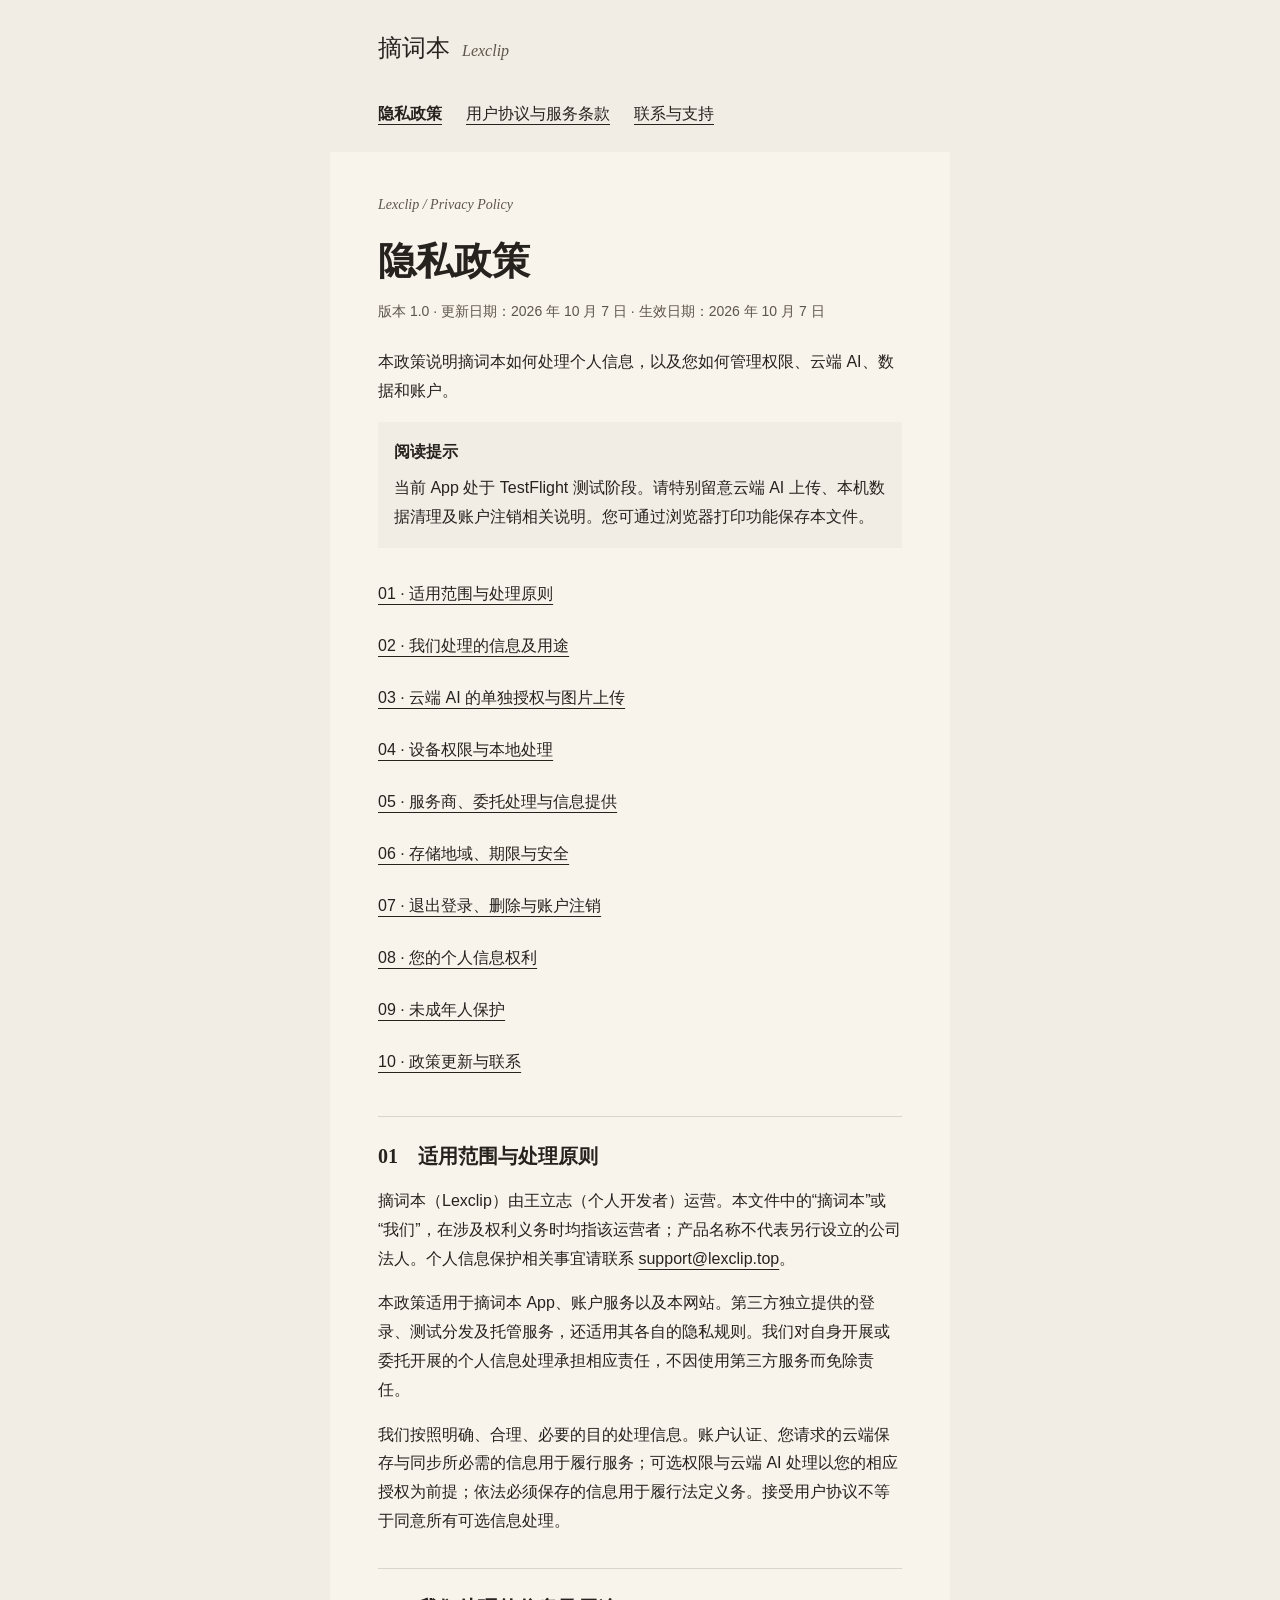
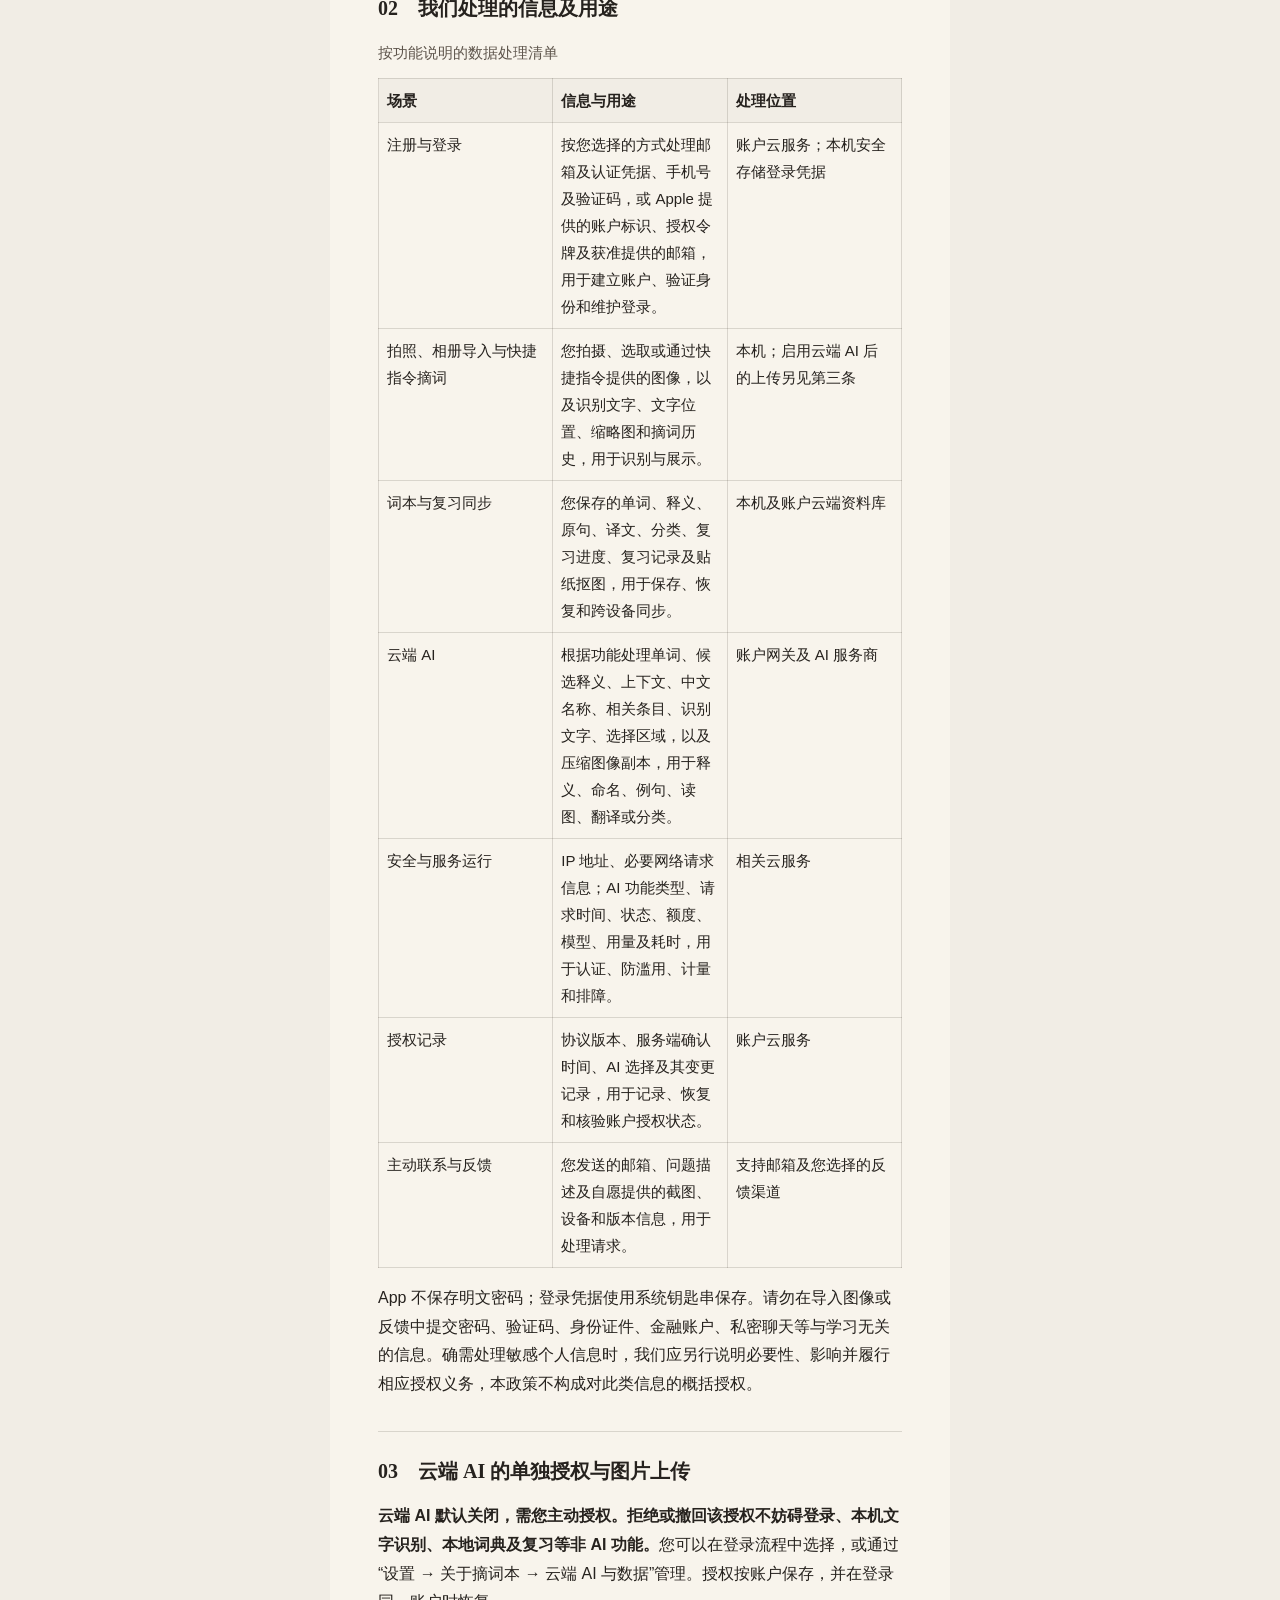
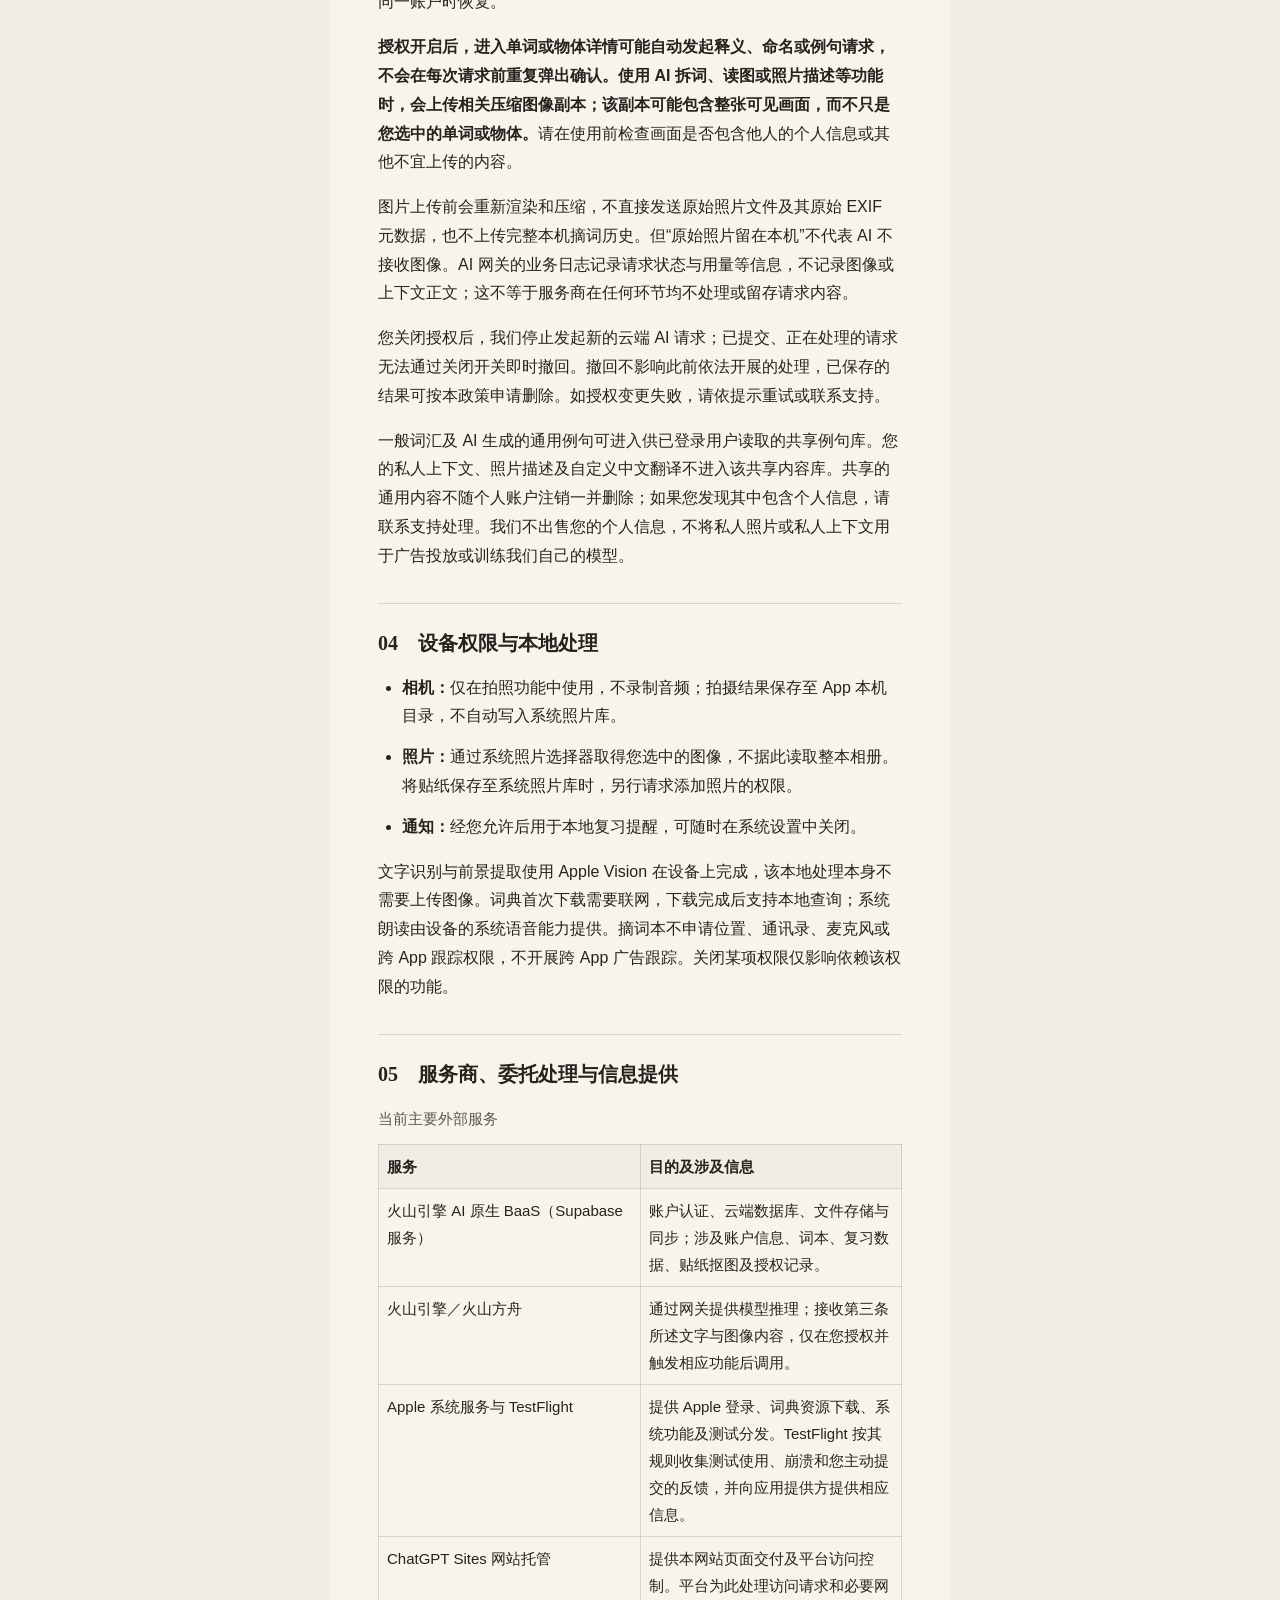
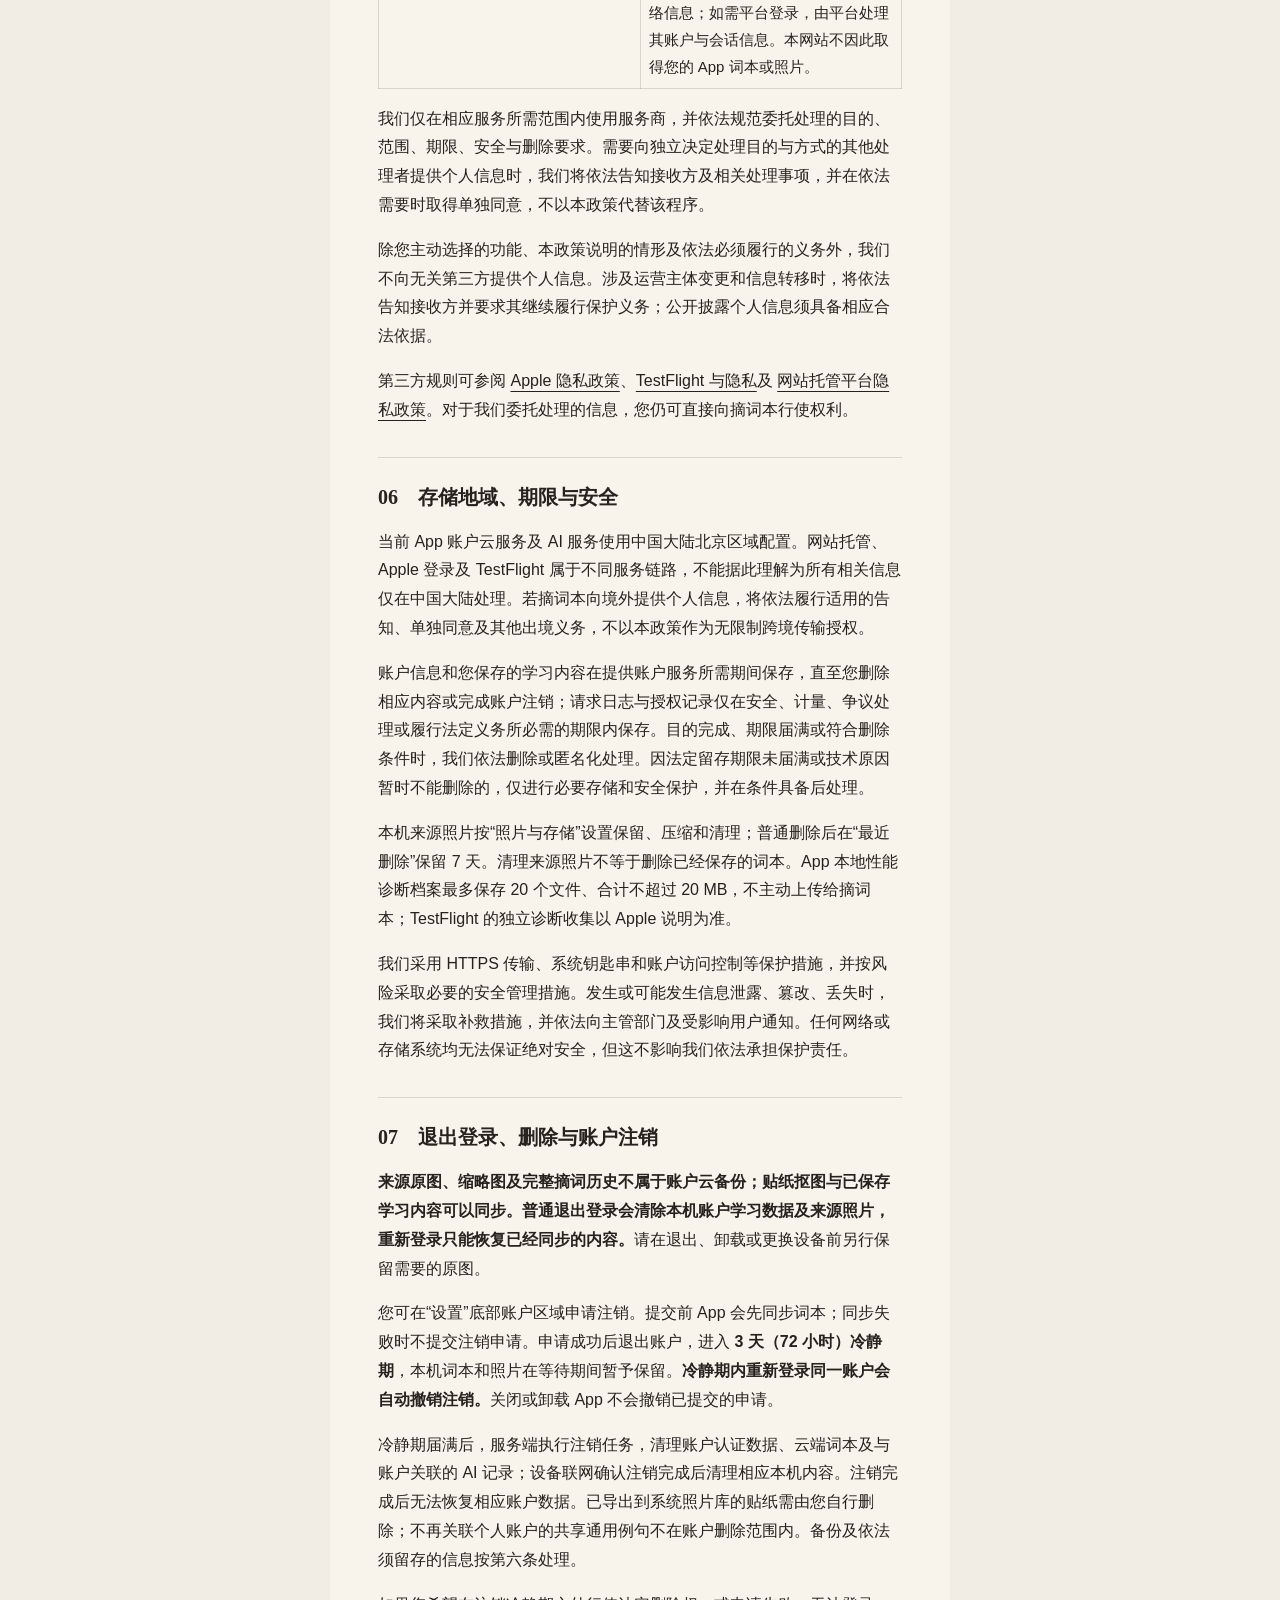
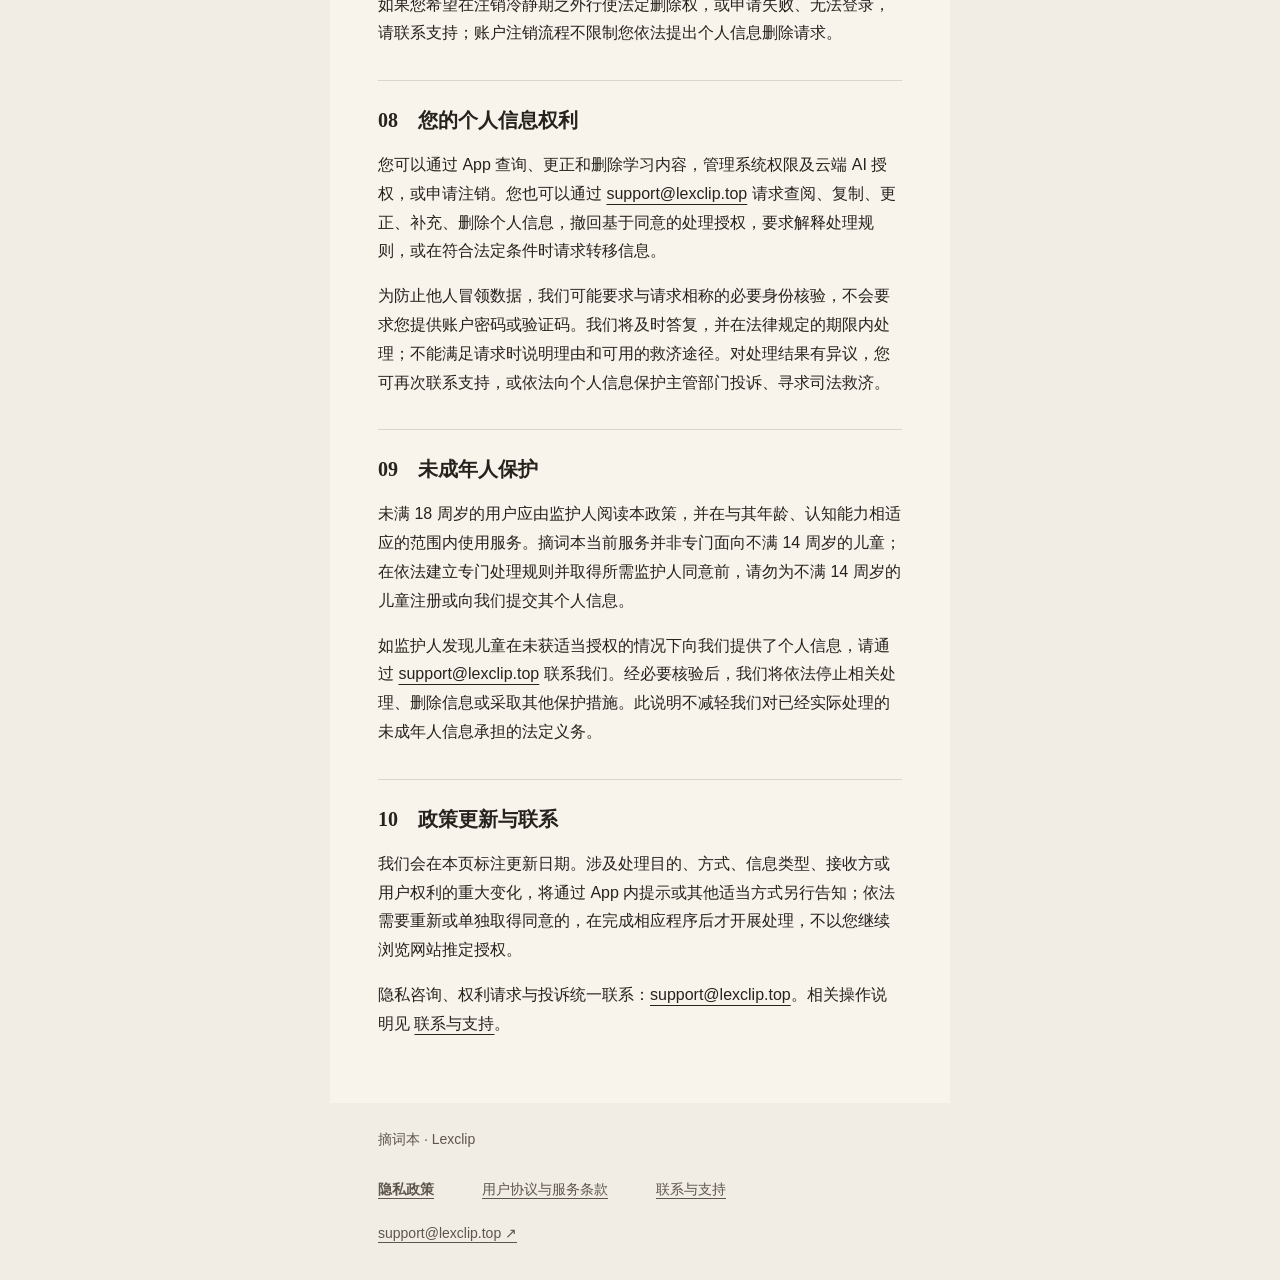
==== commit dad47ec1: "Publish Lexclip landing page and selected legal documents Use the user-selected Sites legal text wit" ====
--- a/privacy/index.html
+++ b/privacy/index.html
@@ -1,23 +1,12 @@
 <!doctype html>
-<html lang="zh-Hans">
-<head>
-<meta charset="utf-8">
+<html lang="zh-Hans"><head><meta charset="utf-8">
 <meta name="viewport" content="width=device-width, initial-scale=1">
 <meta name="color-scheme" content="light dark">
-<meta name="description" content="摘词本由个人开发者王立志运营。来源照片和摘词历史只在本机保存；账户词本会同步到云端。云端 AI 默认关闭，只有你另行允许后才会发送相关文字和压缩图片。">
-<title>隐私政策 · 摘词本</title>
-<link rel="stylesheet" href="/lexclip-site/legal.css">
-</head>
-<body>
+<meta name="description" content="摘词本的隐私政策、用户协议与服务条款、联系与支持。">
+<title>隐私政策 · 摘词本</title><link rel="icon" href="data:,">
+<link rel="stylesheet" href="../legal.css"></head><body>
 <a class="skip" href="#content">跳到正文</a>
-<header><a class="brand" href="/lexclip-site/">摘词本 <span lang="en">Lexclip</span></a><nav aria-label="说明与支持"><a href="/lexclip-site/privacy/" aria-current="page">隐私政策</a><a href="/lexclip-site/terms/">用户协议与服务条款</a><a href="/lexclip-site/support/">联系与支持</a></nav></header>
-<main id="content">
-<p class="eyebrow">随手摘下，慢慢学会。</p>
-<h1>隐私政策</h1>
-<p class="meta">更新于 <time datetime="2026-10-07">2026-10-07</time> · 王立志</p>
-<p class="intro">摘词本由个人开发者王立志运营。来源照片和摘词历史只在本机保存；账户词本会同步到云端。云端 AI 默认关闭，只有你另行允许后才会发送相关文字和压缩图片。</p>
-<section aria-labelledby="section-0"><h2 id="section-0">相机与相册</h2><p>相机用于拍下你想摘的文字与物体，不录音。拍摄结果存在 App 的本机目录，不会自动写入系统相册。</p><p>从相册导入使用系统照片选择器，App 只读取你选中的照片或截图，不读取整个相册。照片里的可见人物、文字、地址等也可能成为所选内容的一部分，请先裁去不想使用的内容。</p><p>只有选择「把贴纸存入相册」时，才申请添加照片权限，将你选中的贴纸写入系统相册。拒绝权限不影响查词与复习。</p></section><section aria-labelledby="section-1"><h2 id="section-1">本机文字识别与贴纸</h2><p>Apple Vision 在设备上进行文字识别（OCR）、主体分析和抠图。OCR 本身不需要把图片上传。系统截图快捷指令会把你提供的截图交给 App 的本机收件箱。</p><p>来源照片、缩略图、OCR 结果和摘词历史记录（CaptureRecord）保存在本机，不参与账户云同步。照片会按「设置 → 照片与存储」中的规则保留、压缩或清理。来源照片的普通删除可在最近删除中保留 7 天。</p></section><section aria-labelledby="section-2"><h2 id="section-2">账户与云端词本</h2><p>使用 App 需要登录。邮箱登录使用邮箱和密码；手机号登录使用手机号和验证码；Apple 登录使用 Apple 提供的账户标识、身份凭证，以及你允许提供的邮箱（可以是隐藏邮箱）。这些信息交给登录服务用于身份验证、账户管理和找回。App 不保存明文密码，登录凭证保存在系统钥匙串。</p><p>保存后的单词、释义、原句、翻译、分类、复习进度与记录，以及贴纸的抠图会上传到该账户的云端词本，供同步和恢复使用。抠图本身仍可能包含你照片中的个人信息。来源照片文件和完整摘词历史不上传到词本。</p><p>账户和词本服务采用火山引擎 AI 原生 BaaS 平台 Supabase 版，目前服务地址位于中国北京区域。网络服务也会接收到完成连接所需的 IP 地址等请求信息。</p><p>登录页分别确认用户协议、隐私政策与可选的云端 AI 许可。确认后的文稿版本、服务器确认时间和 AI 选择按账户保存到云端，并保留手动确认与后续修改记录，用于恢复选择和核验授权；退出登录不会删除这些记录，注销完成后随账户删除。已有确认在同账号的新设备登录后恢复，授权范围扩大时重新确认。本机仅按账户缓存服务器确认回执，不将旧的设备开关当作账户授权。</p></section><section aria-labelledby="section-3"><h2 id="section-3">云端 AI 会发送什么</h2><p>你可以在登录页单独选择允许云端 AI，也可以之后在「设置 → 关于摘词本 → 云端 AI 与数据」修改。拒绝 AI 不影响登录，但云端语境解释、例句、物体命名和读图等功能不可用。本机 OCR、词典与复习仍可使用。选择按账号保存和恢复，可随时撤回；关闭后停止新请求，已发送的请求无法撤回。修改失败时会就地提示，请重试以确认云端记录已更新。</p><p>开启后，打开单词或物体详情可能自动请求释义、语境解释、英文命名和例句；拆词读图、照片说明、中文命名翻译及词条分类等功能也会按使用流程请求 AI，并非每次都再次询问。</p><p>按功能发送所选单词、候选释义、原句、中文命名或待分类词条；需要读图、物体命名或图中语境时，还会发送重新渲染并压缩后的照片或抠图副本、识别文字和选中区域。压缩图片仍可能包含整张照片的可见内容。不会发送来源照片文件及其原始 EXIF 元数据，也不会同步 CaptureRecord。</p><p>请求经摘词本的服务器网关交给火山引擎火山方舟模型服务（目前为中国北京区域）生成结果。网关使用账户标识校验权限与额度，并记录功能、时间、状态、点数、模型、令牌用量与耗时；网关调用记录不保存图片或原句正文。</p><p>App 与账户词本可能保存你已经生成或保存的 AI 结果。普通词条及 AI 生成的通用例句会进入登录用户可读的共享例句库；个人语境句子、照片解释和自定义中文命名翻译不进入共享翻译库。不要把私人信息当作词条提交。</p><p>我们不出售个人数据，不将你的照片和个人语境用于广告或训练自己的模型。云服务商处理请求时的安全日志、依法留存和数据使用规则，以其服务条款和实际配置为准；这里不作「所有服务零留存」的承诺。</p></section><section aria-labelledby="section-4"><h2 id="section-4">其他网络请求与权限</h2><p>完整词库通过 Apple 的 Background Assets 服务下载；下载完成后本地查词不需要网络。登录、账户同步、云端 AI 和首次资源下载需要联网，传输使用 HTTPS。</p><p>复习提醒使用本机通知，只在你开启提醒后申请权限。朗读使用系统语音能力。不申请定位、通讯录、麦克风或广告追踪权限，也不做跨 App 追踪。</p></section><section aria-labelledby="section-5"><h2 id="section-5">测试反馈与诊断</h2><p>App 的 MetricKit 性能与诊断档案只保存在本机，最多保留 20 份、总量最多 20 MB，不主动上传给开发者，不包含来源照片或账户内容。</p><p>TestFlight 是 Apple 提供的测试服务。Apple 会按 TestFlight 的规则收集并向开发者提供崩溃、测试使用情况和你提交的反馈。反馈截图可能含有私人内容，提交前请检查并遮盖。</p></section><section aria-labelledby="section-6"><h2 id="section-6">保留、删除与选择</h2><p>账户信息、已同步词本和与账户关联的 AI 用量记录保留用于提供服务，直到你注销账户或删除相应内容。清理来源照片不删除已保存的学习内容；删除词条和退出登录也不能撤回已经完成的 AI 请求。</p><p>退出登录会清除该账户在这台设备上的词本和来源照片。已成功同步的学习内容可在重新登录后恢复，来源照片不在云端，无法靠登录恢复。退出前请确认同步已经完成。</p><p>在「设置 → 账户」中的「注销账户」可申请注销。申请成功后会退出登录，并进入 3 天（72 小时）冷静期；期间保留登录身份、云端词本、账户关联的 AI 记录与这台设备的词本和来源照片。截止前重新登录同一账户，会自动撤销注销。冷静期结束后，服务器定时清除登录身份、云端词本与账户关联的 AI 记录，届时不可恢复；这台设备在联网确认注销完成后清理本机账户数据，关闭或卸载 App 不会取消服务器的注销任务。通用共享例句没有账户关联，不随注销删除；已导出到系统相册的贴纸由你在相册中删除。云服务商的备份和依法留存记录按其规则处理。</p><p>你可以在 iOS 设置中撤回相机、添加照片与通知权限，在 App 中关闭云端 AI，或通过支持入口提出查阅、更正、删除数据等请求。</p><p>你可以在「设置 → 数据管理 → 导出词本」保存 CSV 或 JSON 学习内容。JSON 含单词、语境、复习记录、已保存句子与贴纸抠图；不含登录凭证、来源原图或完整摘词历史，当前不能导入恢复。导出的文件由你选择保存位置并管理，可能包含私人信息。</p></section><section aria-labelledby="section-7"><h2 id="section-7">政策更新与联系</h2><p>重要用途或接收方发生变化时，会更新这份政策；云端 AI 授权范围扩大时会重新取得许可。未成年人请在监护人指导下使用。</p><p>当前为 TestFlight 测试阶段。可在 TestFlight 中选择摘词本，使用「发送 Beta 版反馈」联系开发者。也可以发送邮件至 wlz060312@outlook.com，说明遇到的问题或隐私请求。</p></section>
-</main>
-<footer>摘词本 · TestFlight 测试阶段<br><a href="/lexclip-site/privacy/">隐私政策</a><a href="/lexclip-site/terms/">服务条款</a><a href="/lexclip-site/support/">联系与支持</a></footer>
-</body>
-</html>
+<header><a class="brand" href="../index.html">摘词本 <span lang="en">Lexclip</span></a><nav aria-label="法律与支持"><a href="../privacy/index.html" aria-current="page">隐私政策</a><a href="../terms/index.html">用户协议与服务条款</a><a href="../support/index.html">联系与支持</a></nav></header>
+<main id="content"><p class="eyebrow" lang="en">Lexclip / Privacy Policy</p><h1>隐私政策</h1><p class="meta">版本 1.0 · 更新日期：<time datetime="2026-10-07">2026 年 10 月 7 日</time> · 生效日期：2026 年 10 月 7 日</p><p class="intro">本政策说明摘词本如何处理个人信息，以及您如何管理权限、云端 AI、数据和账户。</p><aside class="document-note"><strong>阅读提示</strong><p>当前 App 处于 TestFlight 测试阶段。请特别留意云端 AI 上传、本机数据清理及账户注销相关说明。您可通过浏览器打印功能保存本文件。</p></aside><nav class="toc" aria-label="本页目录"><a href="#s1">01 · 适用范围与处理原则</a><a href="#s2">02 · 我们处理的信息及用途</a><a href="#s3">03 · 云端 AI 的单独授权与图片上传</a><a href="#s4">04 · 设备权限与本地处理</a><a href="#s5">05 · 服务商、委托处理与信息提供</a><a href="#s6">06 · 存储地域、期限与安全</a><a href="#s7">07 · 退出登录、删除与账户注销</a><a href="#s8">08 · 您的个人信息权利</a><a href="#s9">09 · 未成年人保护</a><a href="#s10">10 · 政策更新与联系</a></nav><section aria-labelledby="s1"><h2 id="s1">01　适用范围与处理原则</h2><p>摘词本（Lexclip）由王立志（个人开发者）运营。本文件中的“摘词本”或“我们”，在涉及权利义务时均指该运营者；产品名称不代表另行设立的公司法人。个人信息保护相关事宜请联系 <a href="mailto:support@lexclip.top">support@lexclip.top</a>。</p><p>本政策适用于摘词本 App、账户服务以及本网站。第三方独立提供的登录、测试分发及托管服务，还适用其各自的隐私规则。我们对自身开展或委托开展的个人信息处理承担相应责任，不因使用第三方服务而免除责任。</p><p>我们按照明确、合理、必要的目的处理信息。账户认证、您请求的云端保存与同步所必需的信息用于履行服务；可选权限与云端 AI 处理以您的相应授权为前提；依法必须保存的信息用于履行法定义务。接受用户协议不等于同意所有可选信息处理。</p></section><section aria-labelledby="s2"><h2 id="s2">02　我们处理的信息及用途</h2><div class="table-wrap"><table><caption>按功能说明的数据处理清单</caption><thead><tr><th>场景</th><th>信息与用途</th><th>处理位置</th></tr></thead><tbody><tr><td>注册与登录</td><td>按您选择的方式处理邮箱及认证凭据、手机号及验证码，或 Apple 提供的账户标识、授权令牌及获准提供的邮箱，用于建立账户、验证身份和维护登录。</td><td>账户云服务；本机安全存储登录凭据</td></tr><tr><td>拍照、相册导入与快捷指令摘词</td><td>您拍摄、选取或通过快捷指令提供的图像，以及识别文字、文字位置、缩略图和摘词历史，用于识别与展示。</td><td>本机；启用云端 AI 后的上传另见第三条</td></tr><tr><td>词本与复习同步</td><td>您保存的单词、释义、原句、译文、分类、复习进度、复习记录及贴纸抠图，用于保存、恢复和跨设备同步。</td><td>本机及账户云端资料库</td></tr><tr><td>云端 AI</td><td>根据功能处理单词、候选释义、上下文、中文名称、相关条目、识别文字、选择区域，以及压缩图像副本，用于释义、命名、例句、读图、翻译或分类。</td><td>账户网关及 AI 服务商</td></tr><tr><td>安全与服务运行</td><td>IP 地址、必要网络请求信息；AI 功能类型、请求时间、状态、额度、模型、用量及耗时，用于认证、防滥用、计量和排障。</td><td>相关云服务</td></tr><tr><td>授权记录</td><td>协议版本、服务端确认时间、AI 选择及其变更记录，用于记录、恢复和核验账户授权状态。</td><td>账户云服务</td></tr><tr><td>主动联系与反馈</td><td>您发送的邮箱、问题描述及自愿提供的截图、设备和版本信息，用于处理请求。</td><td>支持邮箱及您选择的反馈渠道</td></tr></tbody></table></div><p>App 不保存明文密码；登录凭据使用系统钥匙串保存。请勿在导入图像或反馈中提交密码、验证码、身份证件、金融账户、私密聊天等与学习无关的信息。确需处理敏感个人信息时，我们应另行说明必要性、影响并履行相应授权义务，本政策不构成对此类信息的概括授权。</p></section><section aria-labelledby="s3"><h2 id="s3">03　云端 AI 的单独授权与图片上传</h2><p><strong>云端 AI 默认关闭，需您主动授权。拒绝或撤回该授权不妨碍登录、本机文字识别、本地词典及复习等非 AI 功能。</strong>您可以在登录流程中选择，或通过“设置 → 关于摘词本 → 云端 AI 与数据”管理。授权按账户保存，并在登录同一账户时恢复。</p><p><strong>授权开启后，进入单词或物体详情可能自动发起释义、命名或例句请求，不会在每次请求前重复弹出确认。使用 AI 拆词、读图或照片描述等功能时，会上传相关压缩图像副本；该副本可能包含整张可见画面，而不只是您选中的单词或物体。</strong>请在使用前检查画面是否包含他人的个人信息或其他不宜上传的内容。</p><p>图片上传前会重新渲染和压缩，不直接发送原始照片文件及其原始 EXIF 元数据，也不上传完整本机摘词历史。但“原始照片留在本机”不代表 AI 不接收图像。AI 网关的业务日志记录请求状态与用量等信息，不记录图像或上下文正文；这不等于服务商在任何环节均不处理或留存请求内容。</p><p>您关闭授权后，我们停止发起新的云端 AI 请求；已提交、正在处理的请求无法通过关闭开关即时撤回。撤回不影响此前依法开展的处理，已保存的结果可按本政策申请删除。如授权变更失败，请依提示重试或联系支持。</p><p>一般词汇及 AI 生成的通用例句可进入供已登录用户读取的共享例句库。您的私人上下文、照片描述及自定义中文翻译不进入该共享内容库。共享的通用内容不随个人账户注销一并删除；如果您发现其中包含个人信息，请联系支持处理。我们不出售您的个人信息，不将私人照片或私人上下文用于广告投放或训练我们自己的模型。</p></section><section aria-labelledby="s4"><h2 id="s4">04　设备权限与本地处理</h2><ul><li><strong>相机：</strong>仅在拍照功能中使用，不录制音频；拍摄结果保存至 App 本机目录，不自动写入系统照片库。</li><li><strong>照片：</strong>通过系统照片选择器取得您选中的图像，不据此读取整本相册。将贴纸保存至系统照片库时，另行请求添加照片的权限。</li><li><strong>通知：</strong>经您允许后用于本地复习提醒，可随时在系统设置中关闭。</li></ul><p>文字识别与前景提取使用 Apple Vision 在设备上完成，该本地处理本身不需要上传图像。词典首次下载需要联网，下载完成后支持本地查询；系统朗读由设备的系统语音能力提供。摘词本不申请位置、通讯录、麦克风或跨 App 跟踪权限，不开展跨 App 广告跟踪。关闭某项权限仅影响依赖该权限的功能。</p></section><section aria-labelledby="s5"><h2 id="s5">05　服务商、委托处理与信息提供</h2><div class="table-wrap"><table><caption>当前主要外部服务</caption><thead><tr><th>服务</th><th>目的及涉及信息</th></tr></thead><tbody><tr><td>火山引擎 AI 原生 BaaS（Supabase 服务）</td><td>账户认证、云端数据库、文件存储与同步；涉及账户信息、词本、复习数据、贴纸抠图及授权记录。</td></tr><tr><td>火山引擎／火山方舟</td><td>通过网关提供模型推理；接收第三条所述文字与图像内容，仅在您授权并触发相应功能后调用。</td></tr><tr><td>Apple 系统服务与 TestFlight</td><td>提供 Apple 登录、词典资源下载、系统功能及测试分发。TestFlight 按其规则收集测试使用、崩溃和您主动提交的反馈，并向应用提供方提供相应信息。</td></tr><tr><td>ChatGPT Sites 网站托管</td><td>提供本网站页面交付及平台访问控制。平台为此处理访问请求和必要网络信息；如需平台登录，由平台处理其账户与会话信息。本网站不因此取得您的 App 词本或照片。</td></tr></tbody></table></div><p>我们仅在相应服务所需范围内使用服务商，并依法规范委托处理的目的、范围、期限、安全与删除要求。需要向独立决定处理目的与方式的其他处理者提供个人信息时，我们将依法告知接收方及相关处理事项，并在依法需要时取得单独同意，不以本政策代替该程序。</p><p>除您主动选择的功能、本政策说明的情形及依法必须履行的义务外，我们不向无关第三方提供个人信息。涉及运营主体变更和信息转移时，将依法告知接收方并要求其继续履行保护义务；公开披露个人信息须具备相应合法依据。</p><p>第三方规则可参阅 <a href="https://www.apple.com/legal/privacy/szh/">Apple 隐私政策</a>、<a href="https://www.apple.com/legal/privacy/data/en/test-flight/">TestFlight 与隐私</a>及 <a href="https://openai.com/policies/privacy-policy/">网站托管平台隐私政策</a>。对于我们委托处理的信息，您仍可直接向摘词本行使权利。</p></section><section aria-labelledby="s6"><h2 id="s6">06　存储地域、期限与安全</h2><p>当前 App 账户云服务及 AI 服务使用中国大陆北京区域配置。网站托管、Apple 登录及 TestFlight 属于不同服务链路，不能据此理解为所有相关信息仅在中国大陆处理。若摘词本向境外提供个人信息，将依法履行适用的告知、单独同意及其他出境义务，不以本政策作为无限制跨境传输授权。</p><p>账户信息和您保存的学习内容在提供账户服务所需期间保存，直至您删除相应内容或完成账户注销；请求日志与授权记录仅在安全、计量、争议处理或履行法定义务所必需的期限内保存。目的完成、期限届满或符合删除条件时，我们依法删除或匿名化处理。因法定留存期限未届满或技术原因暂时不能删除的，仅进行必要存储和安全保护，并在条件具备后处理。</p><p>本机来源照片按“照片与存储”设置保留、压缩和清理；普通删除后在“最近删除”保留 7 天。清理来源照片不等于删除已经保存的词本。App 本地性能诊断档案最多保存 20 个文件、合计不超过 20 MB，不主动上传给摘词本；TestFlight 的独立诊断收集以 Apple 说明为准。</p><p>我们采用 HTTPS 传输、系统钥匙串和账户访问控制等保护措施，并按风险采取必要的安全管理措施。发生或可能发生信息泄露、篡改、丢失时，我们将采取补救措施，并依法向主管部门及受影响用户通知。任何网络或存储系统均无法保证绝对安全，但这不影响我们依法承担保护责任。</p></section><section aria-labelledby="s7"><h2 id="s7">07　退出登录、删除与账户注销</h2><p><strong>来源原图、缩略图及完整摘词历史不属于账户云备份；贴纸抠图与已保存学习内容可以同步。普通退出登录会清除本机账户学习数据及来源照片，重新登录只能恢复已经同步的内容。</strong>请在退出、卸载或更换设备前另行保留需要的原图。</p><p>您可在“设置”底部账户区域申请注销。提交前 App 会先同步词本；同步失败时不提交注销申请。申请成功后退出账户，进入 <strong>3 天（72 小时）冷静期</strong>，本机词本和照片在等待期间暂予保留。<strong>冷静期内重新登录同一账户会自动撤销注销。</strong>关闭或卸载 App 不会撤销已提交的申请。</p><p>冷静期届满后，服务端执行注销任务，清理账户认证数据、云端词本及与账户关联的 AI 记录；设备联网确认注销完成后清理相应本机内容。注销完成后无法恢复相应账户数据。已导出到系统照片库的贴纸需由您自行删除；不再关联个人账户的共享通用例句不在账户删除范围内。备份及依法须留存的信息按第六条处理。</p><p>如果您希望在注销冷静期之外行使法定删除权，或申请失败、无法登录，请联系支持；账户注销流程不限制您依法提出个人信息删除请求。</p></section><section aria-labelledby="s8"><h2 id="s8">08　您的个人信息权利</h2><p>您可以通过 App 查询、更正和删除学习内容，管理系统权限及云端 AI 授权，或申请注销。您也可以通过 <a href="mailto:support@lexclip.top">support@lexclip.top</a> 请求查阅、复制、更正、补充、删除个人信息，撤回基于同意的处理授权，要求解释处理规则，或在符合法定条件时请求转移信息。</p><p>为防止他人冒领数据，我们可能要求与请求相称的必要身份核验，不会要求您提供账户密码或验证码。我们将及时答复，并在法律规定的期限内处理；不能满足请求时说明理由和可用的救济途径。对处理结果有异议，您可再次联系支持，或依法向个人信息保护主管部门投诉、寻求司法救济。</p></section><section aria-labelledby="s9"><h2 id="s9">09　未成年人保护</h2><p>未满 18 周岁的用户应由监护人阅读本政策，并在与其年龄、认知能力相适应的范围内使用服务。摘词本当前服务并非专门面向不满 14 周岁的儿童；在依法建立专门处理规则并取得所需监护人同意前，请勿为不满 14 周岁的儿童注册或向我们提交其个人信息。</p><p>如监护人发现儿童在未获适当授权的情况下向我们提供了个人信息，请通过 <a href="mailto:support@lexclip.top">support@lexclip.top</a> 联系我们。经必要核验后，我们将依法停止相关处理、删除信息或采取其他保护措施。此说明不减轻我们对已经实际处理的未成年人信息承担的法定义务。</p></section><section aria-labelledby="s10"><h2 id="s10">10　政策更新与联系</h2><p>我们会在本页标注更新日期。涉及处理目的、方式、信息类型、接收方或用户权利的重大变化，将通过 App 内提示或其他适当方式另行告知；依法需要重新或单独取得同意的，在完成相应程序后才开展处理，不以您继续浏览网站推定授权。</p><p>隐私咨询、权利请求与投诉统一联系：<a href="mailto:support@lexclip.top">support@lexclip.top</a>。相关操作说明见 <a href="../support/index.html">联系与支持</a>。</p></section></main>
+<footer>摘词本 · Lexclip<nav aria-label="页尾导航"><a href="../privacy/index.html" aria-current="page">隐私政策</a><a href="../terms/index.html">用户协议与服务条款</a><a href="../support/index.html">联系与支持</a></nav><a href="mailto:support@lexclip.top">support@lexclip.top ↗</a></footer>
+</body></html>
--- a/legal.css
+++ b/legal.css
@@ -0,0 +1,79 @@
+:root {
+  color-scheme: light dark;
+  --LexclipDesign-paper: #f8f4ec;
+  --LexclipDesign-readingPaper: #f1ede5;
+  --LexclipDesign-ink: #26221e;
+  --LexclipDesign-quiet: #5e554c;
+  --LexclipDesign-rule: rgb(60 50 40 / 16%);
+  --LexclipDesign-bodyFont: -apple-system, BlinkMacSystemFont, "Segoe UI", sans-serif;
+  --LexclipDesign-titleFont: ui-serif, "New York", Georgia, serif;
+}
+@media (prefers-color-scheme: dark) {
+  :root {
+    --LexclipDesign-paper: #2a2723;
+    --LexclipDesign-readingPaper: #191714;
+    --LexclipDesign-ink: #eae6de;
+    --LexclipDesign-quiet: #b4aca1;
+    --LexclipDesign-rule: rgb(245 242 235 / 10%);
+  }
+}
+* { box-sizing: border-box; }
+html { font-family: var(--LexclipDesign-bodyFont); line-height: 1.8; background: var(--LexclipDesign-readingPaper); color: var(--LexclipDesign-ink); }
+body { margin: 0; }
+a { color: inherit; text-underline-offset: .3em; overflow-wrap: anywhere; }
+a:focus-visible { outline: 2px solid var(--LexclipDesign-ink); outline-offset: 4px; }
+header, main, footer { width: min(100%, 38.75rem); margin-inline: auto; padding: 1.5rem; }
+header { padding-block: 2rem 1rem; }
+.brand { display: inline-flex; align-items: baseline; gap: .75rem; font: 1.5rem var(--LexclipDesign-titleFont); text-decoration: none; min-height: 44px; }
+.brand span { font-size: 1rem; font-style: italic; color: var(--LexclipDesign-quiet); }
+nav { display: flex; gap: .5rem 1.5rem; flex-wrap: wrap; margin-top: 1rem; }
+nav a, footer a, .contact { display: inline-flex; align-items: center; min-height: 44px; }
+nav a[aria-current] { font-weight: 600; }
+main { background: var(--LexclipDesign-paper); padding-block: 2.5rem 3rem; }
+h1, h2, h3 { font-family: var(--LexclipDesign-titleFont); line-height: 1.5; overflow-wrap: anywhere; }
+h1 { font-size: clamp(1.8rem, 5vw, 2.4rem); margin: .5rem 0; }
+h2 { font-size: 1.25rem; margin: 0 0 1rem; }
+p { margin: 0 0 1rem; overflow-wrap: anywhere; }
+.meta, .eyebrow, footer { color: var(--LexclipDesign-quiet); font-size: .875rem; }
+.intro { margin-top: 1.5rem; }
+section { margin-top: 2rem; padding-top: 1.5rem; border-top: 1px solid var(--LexclipDesign-rule); }
+footer a { margin-right: 1.5rem; }
+.skip { position: absolute; left: 1rem; top: -10rem; padding: .5rem 1rem; background: var(--LexclipDesign-paper); }
+.skip:focus { top: 1rem; }
+@media (min-width: 48rem) { header, main, footer { padding-inline: 3rem; } }
+.eyebrow { font-family: var(--LexclipDesign-titleFont); font-style: italic; }
+.document-title { font-size: clamp(1.8rem, 5vw, 2.4rem); margin: .5rem 0; }
+h3 { font-size: 1.25rem; margin: 0 0 1rem; }
+article { margin-top: 3rem; padding-top: 2rem; border-top: 1px solid var(--LexclipDesign-rule); }
+.overview { display: grid; gap: .5rem; }
+.overview a { padding-block: .5rem; border-bottom: 1px solid var(--LexclipDesign-rule); }
+.document-note { background: var(--LexclipDesign-readingPaper); padding: 1rem; }
+.document-note p { margin: .5rem 0 0; }
+.toc { display: grid; gap: .5rem; margin-block: 1.5rem; }
+.toc a { padding-block: .25rem; }
+.back { display: inline-flex; align-items: center; min-height: 44px; margin-top: 2rem; }
+.table-wrap { margin-block: 1rem; }
+table { border-collapse: collapse; width: 100%; table-layout: fixed; font-size: .9375rem; }
+caption { text-align: left; color: var(--LexclipDesign-quiet); padding-bottom: .75rem; }
+th, td { border: 1px solid var(--LexclipDesign-rule); padding: .5rem; text-align: left; vertical-align: top; overflow-wrap: anywhere; }
+th { background: var(--LexclipDesign-readingPaper); }
+ul { padding-inline-start: 1.5rem; }
+li { margin-bottom: .75rem; }
+:target { scroll-margin-top: 1.5rem; }
+.contact { font-family: var(--LexclipDesign-titleFont); }
+@media (max-width: 26rem) {
+  header, main, footer { padding-inline: 1rem; }
+  .table-wrap table, .table-wrap thead, .table-wrap tbody, .table-wrap tr, .table-wrap th, .table-wrap td { display: block; width: 100%; }
+  .table-wrap caption { display: block; }
+  .table-wrap tr { margin-bottom: 1rem; }
+  .table-wrap td, .table-wrap th { border-bottom: 0; }
+  .table-wrap td:last-child, .table-wrap th:last-child { border-bottom: 1px solid var(--LexclipDesign-rule); }
+}
+@media print {
+  header, footer, .skip, .overview, .toc, .back { display: none; }
+  html, main { background: var(--LexclipDesign-paper); }
+  main { width: 100%; padding: 0; }
+  article { break-before: page; border: 0; }
+  h2, h3 { break-after: avoid; }
+  tr, .document-note { break-inside: avoid; }
+}
